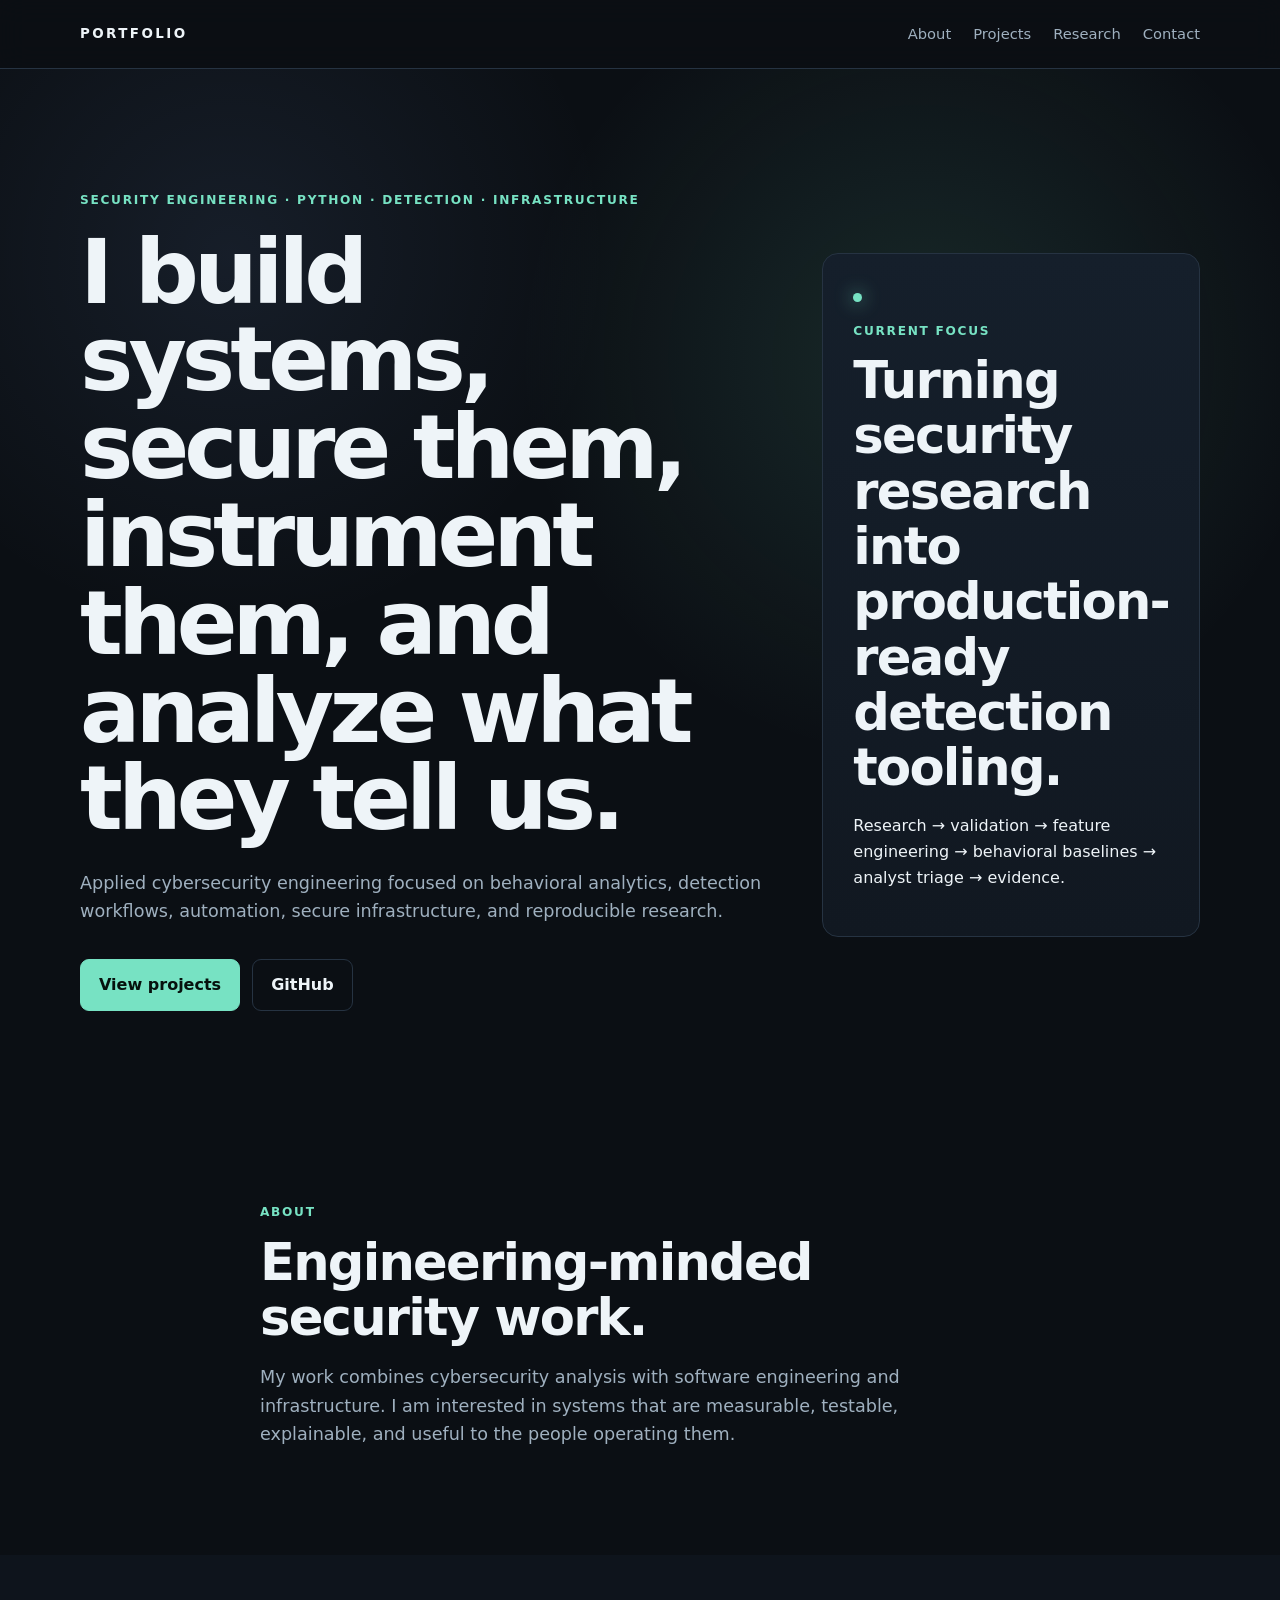
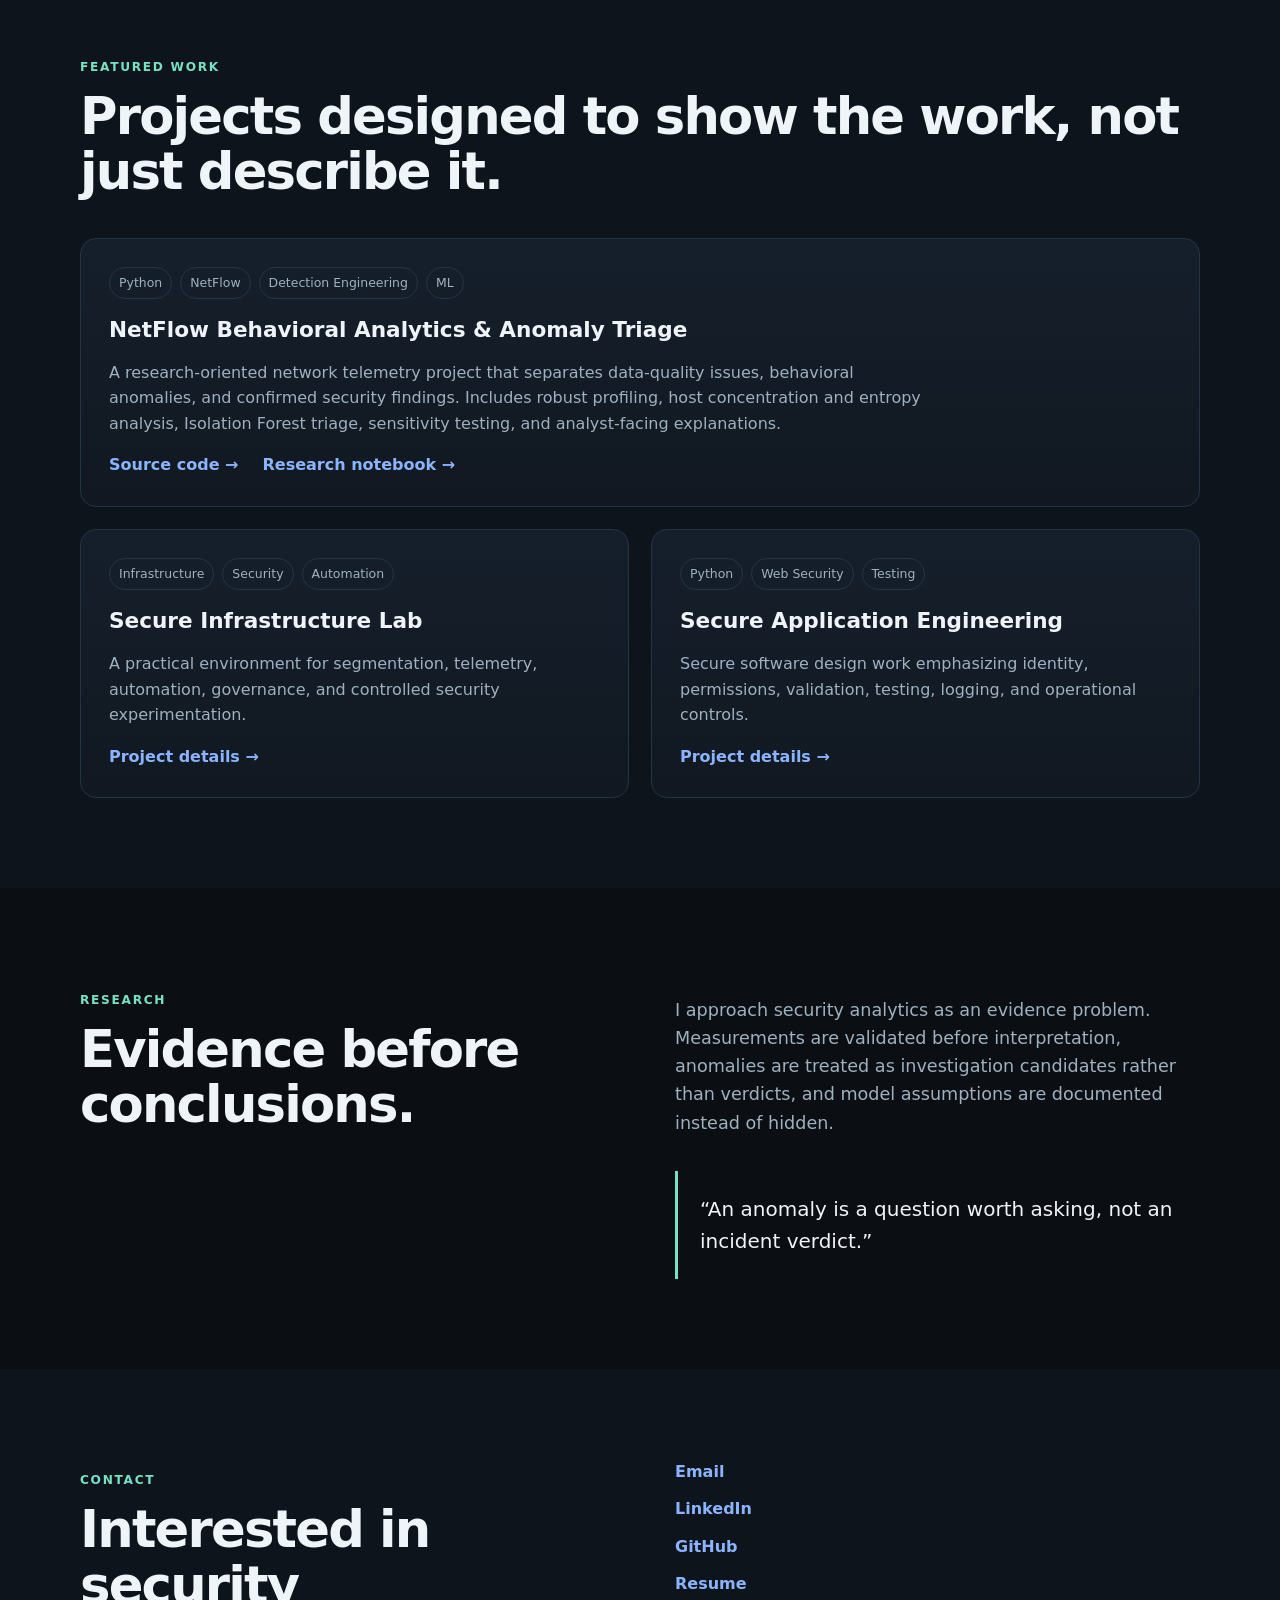
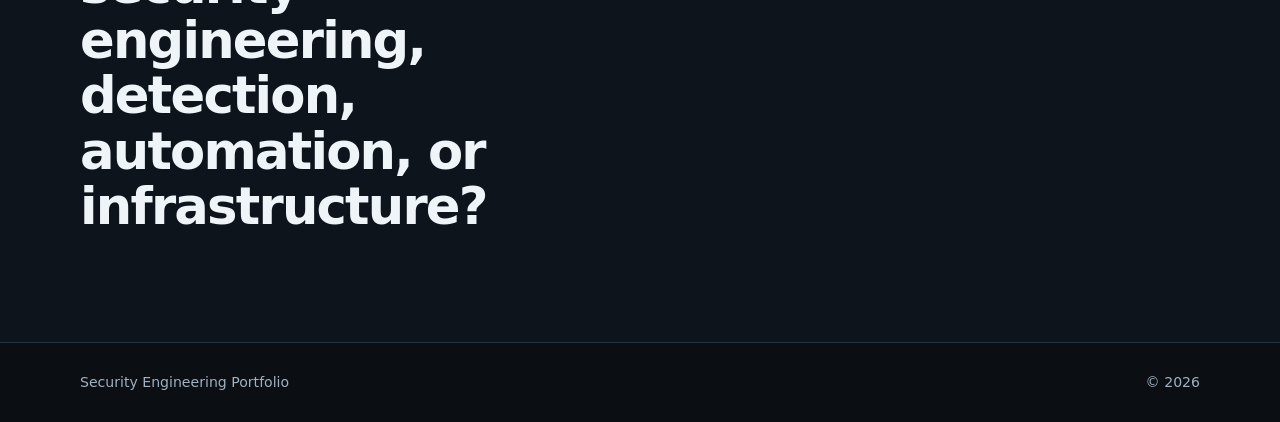
==== index.html @ d5fed236 "Add files via upload" ====
<!DOCTYPE html>
<html lang="en">
<head>
  <meta charset="UTF-8" />
  <meta name="viewport" content="width=device-width, initial-scale=1.0" />
  <meta name="description" content="Security engineering, Python, detection engineering, infrastructure, and applied cybersecurity research." />
  <title>Security Engineering Portfolio</title>
  <link rel="stylesheet" href="styles.css" />
</head>
<body>
  <header class="site-header">
    <div class="wrap nav-wrap">
      <a class="brand" href="#top">PORTFOLIO</a>
      <nav>
        <a href="#about">About</a>
        <a href="#projects">Projects</a>
        <a href="#research">Research</a>
        <a href="#contact">Contact</a>
      </nav>
    </div>
  </header>

  <main id="top">
    <section class="hero">
      <div class="wrap hero-grid">
        <div>
          <p class="eyebrow">SECURITY ENGINEERING · PYTHON · DETECTION · INFRASTRUCTURE</p>
          <h1>I build systems, secure them, instrument them, and analyze what they tell us.</h1>
          <p class="lead">
            Applied cybersecurity engineering focused on behavioral analytics,
            detection workflows, automation, secure infrastructure, and reproducible research.
          </p>
          <div class="actions">
            <a class="button primary" href="#projects">View projects</a>
            <a class="button secondary" href="YOUR_GITHUB_URL_HERE" target="_blank" rel="noopener">GitHub</a>
          </div>
        </div>

        <div class="hero-card">
          <span class="status-dot"></span>
          <p class="card-label">CURRENT FOCUS</p>
          <h2>Turning security research into production-ready detection tooling.</h2>
          <p>
            Research → validation → feature engineering → behavioral baselines →
            analyst triage → evidence.
          </p>
        </div>
      </div>
    </section>

    <section id="about" class="section">
      <div class="wrap narrow">
        <p class="section-kicker">ABOUT</p>
        <h2>Engineering-minded security work.</h2>
        <p class="body-copy">
          My work combines cybersecurity analysis with software engineering and infrastructure.
          I am interested in systems that are measurable, testable, explainable, and useful to
          the people operating them.
        </p>
      </div>
    </section>

    <section id="projects" class="section alt">
      <div class="wrap">
        <p class="section-kicker">FEATURED WORK</p>
        <h2>Projects designed to show the work, not just describe it.</h2>

        <div class="cards">
          <article class="project-card featured">
            <div class="tag-row">
              <span>Python</span>
              <span>NetFlow</span>
              <span>Detection Engineering</span>
              <span>ML</span>
            </div>
            <h3>NetFlow Behavioral Analytics & Anomaly Triage</h3>
            <p>
              A research-oriented network telemetry project that separates data-quality issues,
              behavioral anomalies, and confirmed security findings. Includes robust profiling,
              host concentration and entropy analysis, Isolation Forest triage, sensitivity testing,
              and analyst-facing explanations.
            </p>
            <div class="project-links">
              <a href="#">Source code →</a>
              <a href="#">Research notebook →</a>
            </div>
          </article>

          <article class="project-card">
            <div class="tag-row">
              <span>Infrastructure</span>
              <span>Security</span>
              <span>Automation</span>
            </div>
            <h3>Secure Infrastructure Lab</h3>
            <p>
              A practical environment for segmentation, telemetry, automation, governance,
              and controlled security experimentation.
            </p>
            <a href="#">Project details →</a>
          </article>

          <article class="project-card">
            <div class="tag-row">
              <span>Python</span>
              <span>Web Security</span>
              <span>Testing</span>
            </div>
            <h3>Secure Application Engineering</h3>
            <p>
              Secure software design work emphasizing identity, permissions, validation,
              testing, logging, and operational controls.
            </p>
            <a href="#">Project details →</a>
          </article>
        </div>
      </div>
    </section>

    <section id="research" class="section">
      <div class="wrap split">
        <div>
          <p class="section-kicker">RESEARCH</p>
          <h2>Evidence before conclusions.</h2>
        </div>
        <div>
          <p class="body-copy">
            I approach security analytics as an evidence problem. Measurements are validated
            before interpretation, anomalies are treated as investigation candidates rather
            than verdicts, and model assumptions are documented instead of hidden.
          </p>
          <blockquote>
            “An anomaly is a question worth asking, not an incident verdict.”
          </blockquote>
        </div>
      </div>
    </section>

    <section id="contact" class="section alt">
      <div class="wrap contact">
        <div>
          <p class="section-kicker">CONTACT</p>
          <h2>Interested in security engineering, detection, automation, or infrastructure?</h2>
        </div>
        <div class="contact-links">
          <a href="mailto:YOUR_EMAIL_HERE">Email</a>
          <a href="YOUR_LINKEDIN_URL_HERE" target="_blank" rel="noopener">LinkedIn</a>
          <a href="YOUR_GITHUB_URL_HERE" target="_blank" rel="noopener">GitHub</a>
          <a href="YOUR_RESUME_URL_HERE" target="_blank" rel="noopener">Resume</a>
        </div>
      </div>
    </section>
  </main>

  <footer>
    <div class="wrap footer-wrap">
      <span>Security Engineering Portfolio</span>
      <span>© <span id="year"></span></span>
    </div>
  </footer>

  <script src="script.js"></script>
</body>
</html>
---- styles.css ----
:root {
  --bg: #0b0f14;
  --panel: #111821;
  --panel-2: #151f2b;
  --text: #eef4f8;
  --muted: #9fb0bf;
  --line: #263342;
  --accent: #77e2c3;
  --accent-2: #8ab4ff;
  --max: 1120px;
}

* { box-sizing: border-box; }
html { scroll-behavior: smooth; }

body {
  margin: 0;
  font-family: Inter, ui-sans-serif, system-ui, -apple-system, BlinkMacSystemFont, "Segoe UI", sans-serif;
  background: var(--bg);
  color: var(--text);
  line-height: 1.6;
}

a { color: inherit; text-decoration: none; }
a:hover { color: var(--accent); }

.wrap {
  width: min(calc(100% - 40px), var(--max));
  margin: 0 auto;
}

.narrow { max-width: 760px; }

.site-header {
  position: sticky;
  top: 0;
  z-index: 10;
  backdrop-filter: blur(14px);
  background: rgba(11,15,20,.82);
  border-bottom: 1px solid var(--line);
}

.nav-wrap {
  min-height: 68px;
  display: flex;
  align-items: center;
  justify-content: space-between;
  gap: 24px;
}

.brand {
  font-size: .84rem;
  letter-spacing: .18em;
  font-weight: 800;
}

nav {
  display: flex;
  flex-wrap: wrap;
  gap: 22px;
  color: var(--muted);
  font-size: .92rem;
}

.hero {
  padding: 110px 0 90px;
  background:
    radial-gradient(circle at 72% 28%, rgba(119,226,195,.12), transparent 34%),
    radial-gradient(circle at 18% 18%, rgba(138,180,255,.09), transparent 28%);
}

.hero-grid {
  display: grid;
  grid-template-columns: 1.35fr .65fr;
  gap: 54px;
  align-items: center;
}

.eyebrow, .section-kicker, .card-label {
  letter-spacing: .14em;
  font-size: .76rem;
  font-weight: 800;
  color: var(--accent);
}

h1 {
  font-size: clamp(2.8rem, 7vw, 5.8rem);
  line-height: .98;
  letter-spacing: -.055em;
  margin: 18px 0 26px;
  max-width: 900px;
}

h2 {
  font-size: clamp(2rem, 4vw, 3.4rem);
  line-height: 1.08;
  letter-spacing: -.035em;
  margin: 8px 0 18px;
}

h3 {
  font-size: 1.35rem;
  line-height: 1.25;
  margin: 18px 0 12px;
}

.lead, .body-copy {
  color: var(--muted);
  font-size: 1.1rem;
  max-width: 720px;
}

.actions {
  display: flex;
  gap: 12px;
  flex-wrap: wrap;
  margin-top: 34px;
}

.button {
  display: inline-flex;
  padding: 12px 18px;
  border-radius: 9px;
  font-weight: 700;
  border: 1px solid var(--line);
}

.button.primary {
  background: var(--accent);
  color: #06110d;
  border-color: var(--accent);
}

.hero-card, .project-card {
  border: 1px solid var(--line);
  background: linear-gradient(180deg, var(--panel-2), var(--panel));
  border-radius: 16px;
}

.hero-card { padding: 30px; }

.status-dot {
  display: inline-block;
  width: 9px;
  height: 9px;
  border-radius: 999px;
  background: var(--accent);
  box-shadow: 0 0 18px rgba(119,226,195,.8);
}

.section { padding: 90px 0; }
.section.alt { background: #0e141c; }

.cards {
  margin-top: 38px;
  display: grid;
  grid-template-columns: repeat(2, minmax(0, 1fr));
  gap: 22px;
}

.project-card {
  padding: 28px;
  border: 1px solid var(--line);
  background: linear-gradient(180deg, var(--panel-2), var(--panel));
  border-radius: 16px;
}

.project-card.featured { grid-column: 1 / -1; }
.project-card p { color: var(--muted); max-width: 820px; }

.tag-row {
  display: flex;
  flex-wrap: wrap;
  gap: 8px;
}

.tag-row span {
  border: 1px solid var(--line);
  border-radius: 999px;
  padding: 5px 9px;
  color: var(--muted);
  font-size: .78rem;
}

.project-links {
  display: flex;
  flex-wrap: wrap;
  gap: 24px;
}

.project-card a, .contact-links a {
  color: var(--accent-2);
  font-weight: 700;
}

.split, .contact {
  display: grid;
  grid-template-columns: 1fr 1fr;
  gap: 70px;
}

blockquote {
  margin: 34px 0 0;
  padding: 22px 0 22px 22px;
  border-left: 3px solid var(--accent);
  color: var(--text);
  font-size: 1.25rem;
}

.contact-links {
  display: grid;
  gap: 12px;
  align-content: start;
}

footer {
  border-top: 1px solid var(--line);
  color: var(--muted);
  padding: 28px 0;
  font-size: .88rem;
}

.footer-wrap {
  display: flex;
  justify-content: space-between;
  gap: 20px;
}

@media (max-width: 780px) {
  .hero-grid, .split, .contact, .cards {
    grid-template-columns: 1fr;
  }

  .project-card.featured { grid-column: auto; }

  .hero { padding-top: 72px; }

  .nav-wrap {
    align-items: flex-start;
    flex-direction: column;
    padding: 16px 0;
  }

  nav { gap: 14px; }
  .footer-wrap { flex-direction: column; }
}
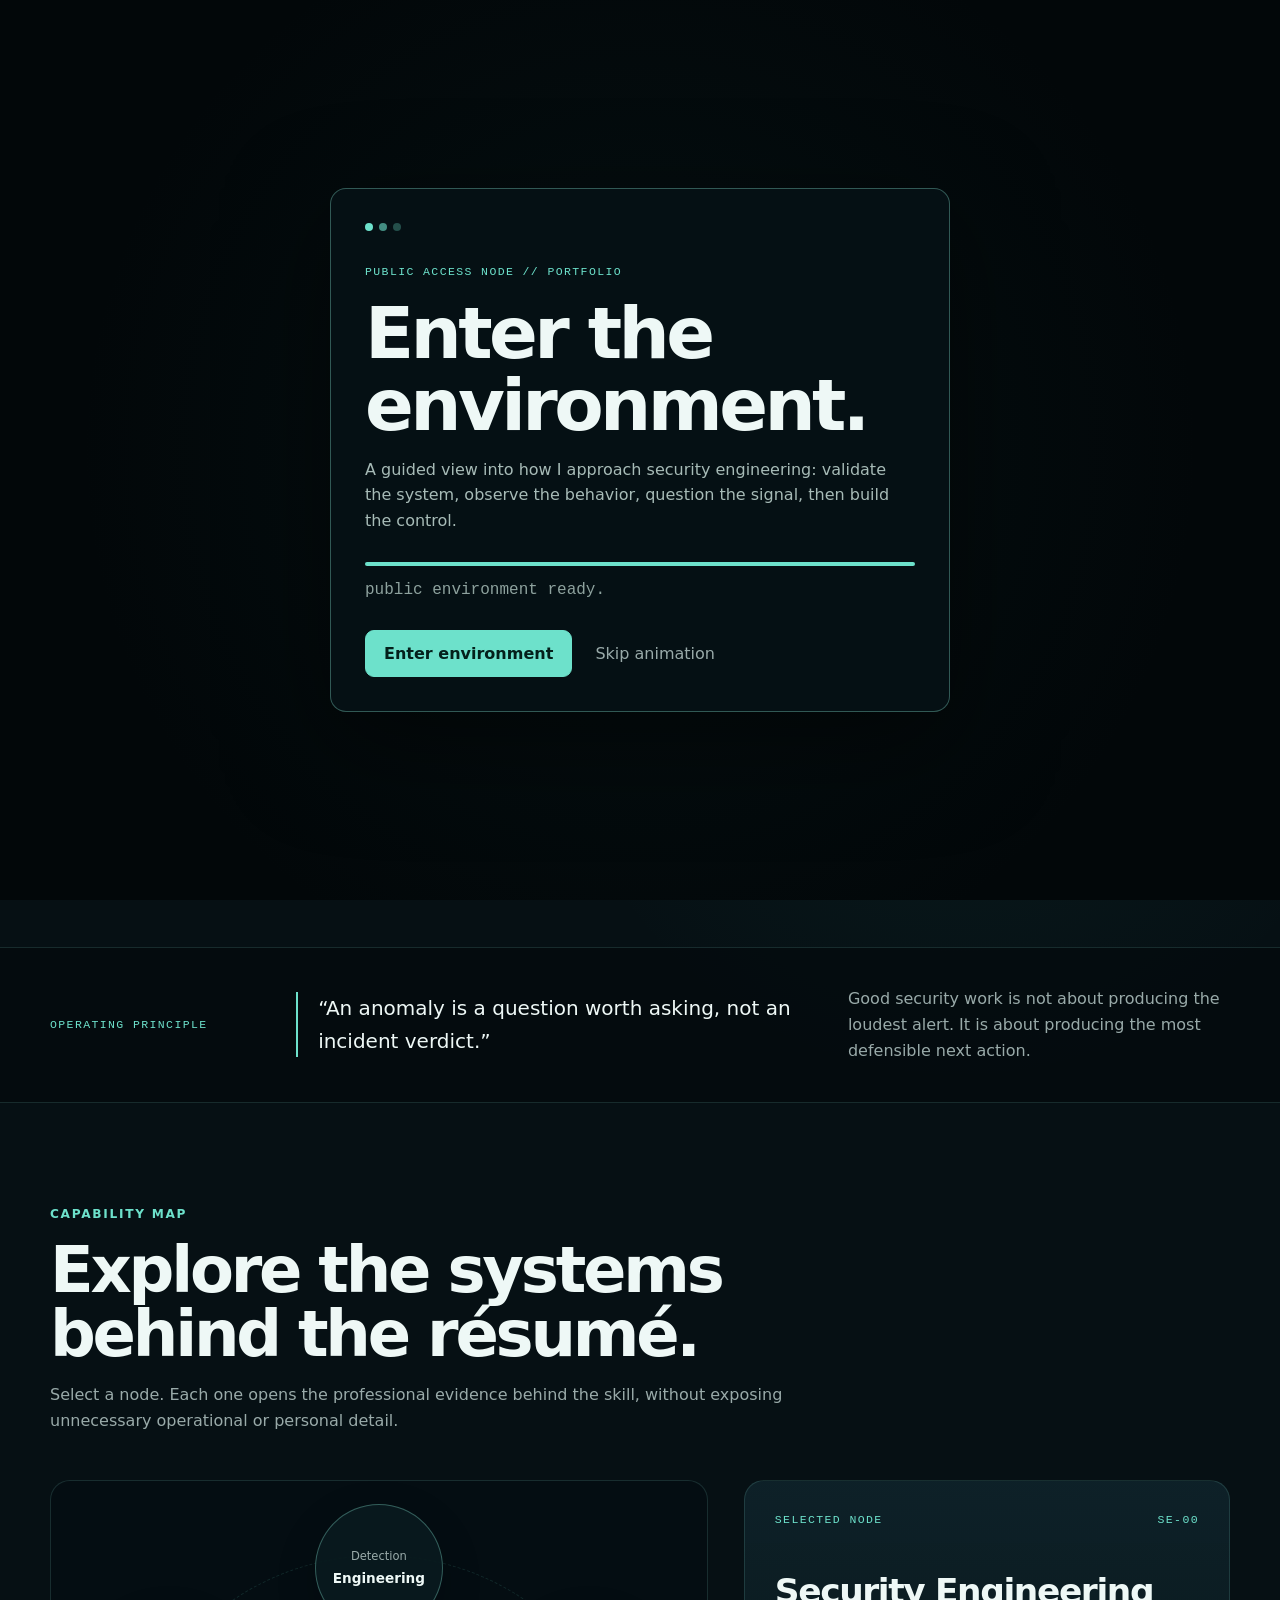
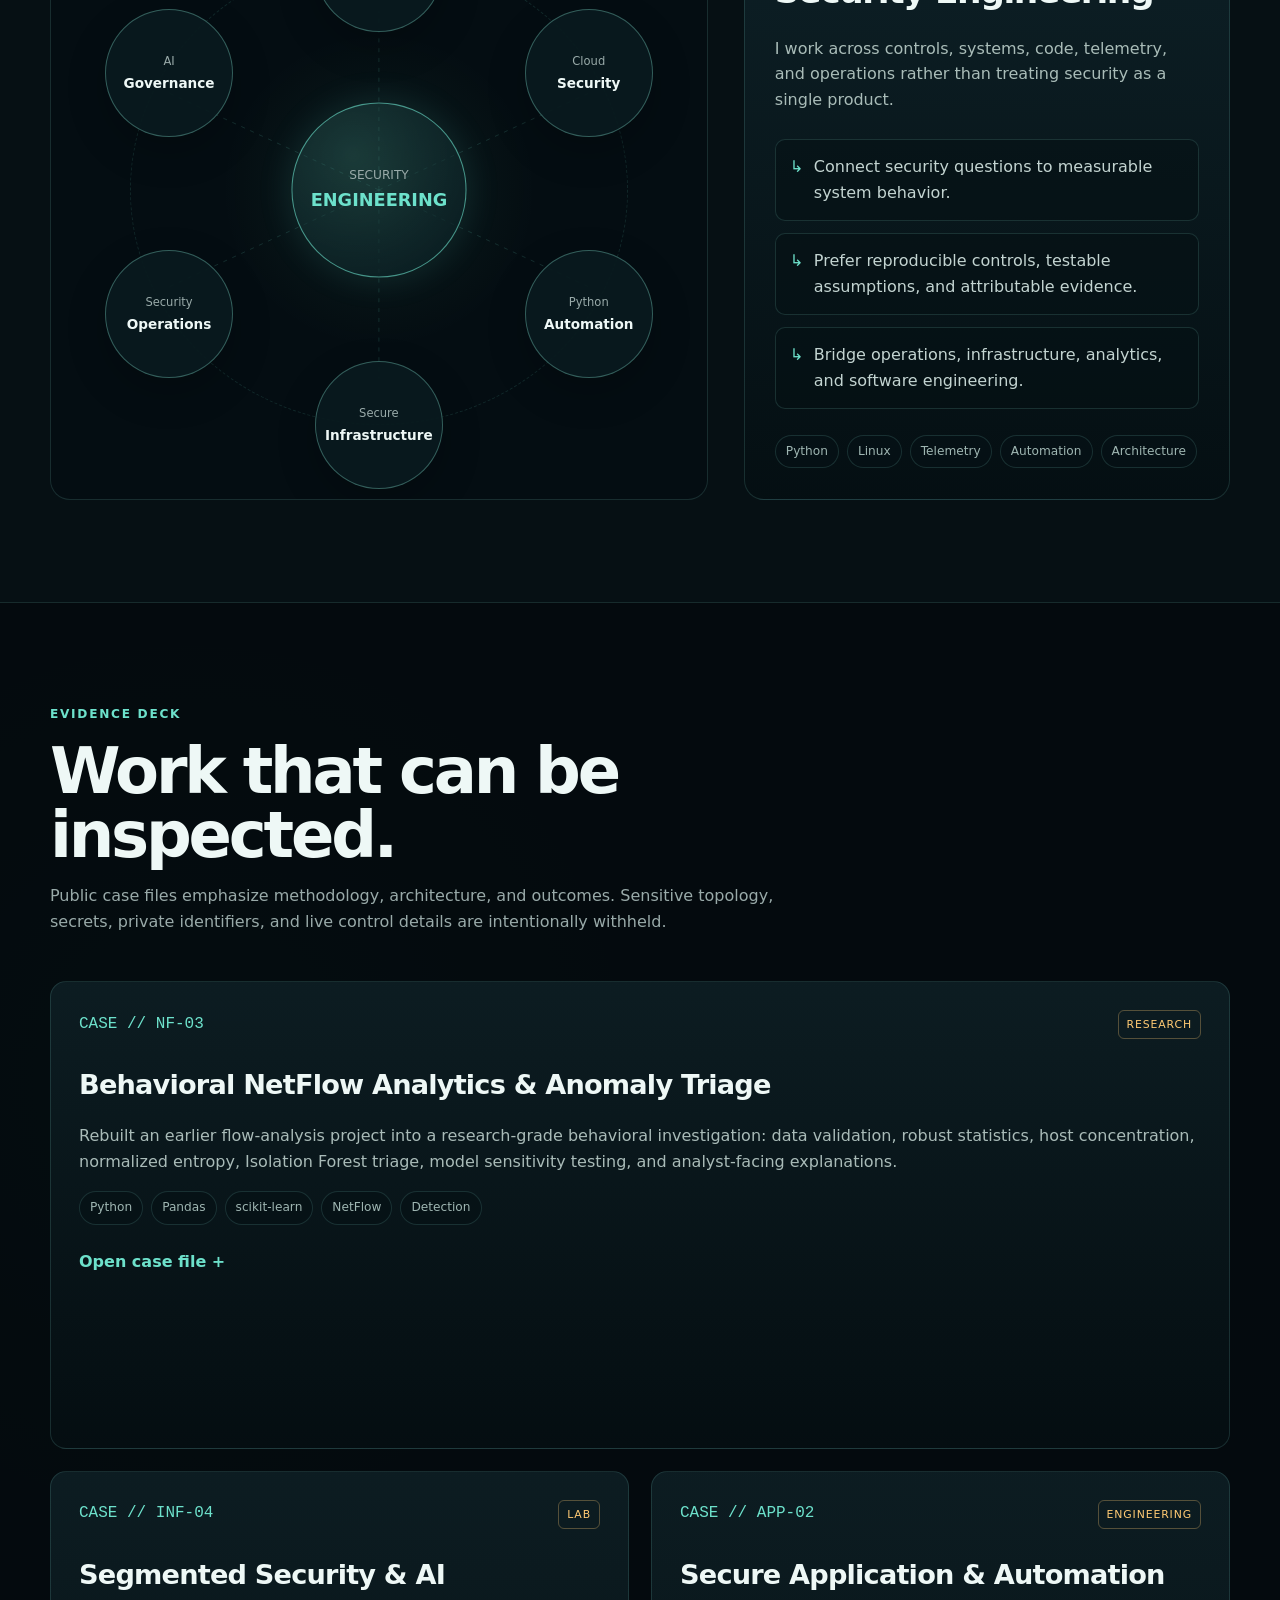
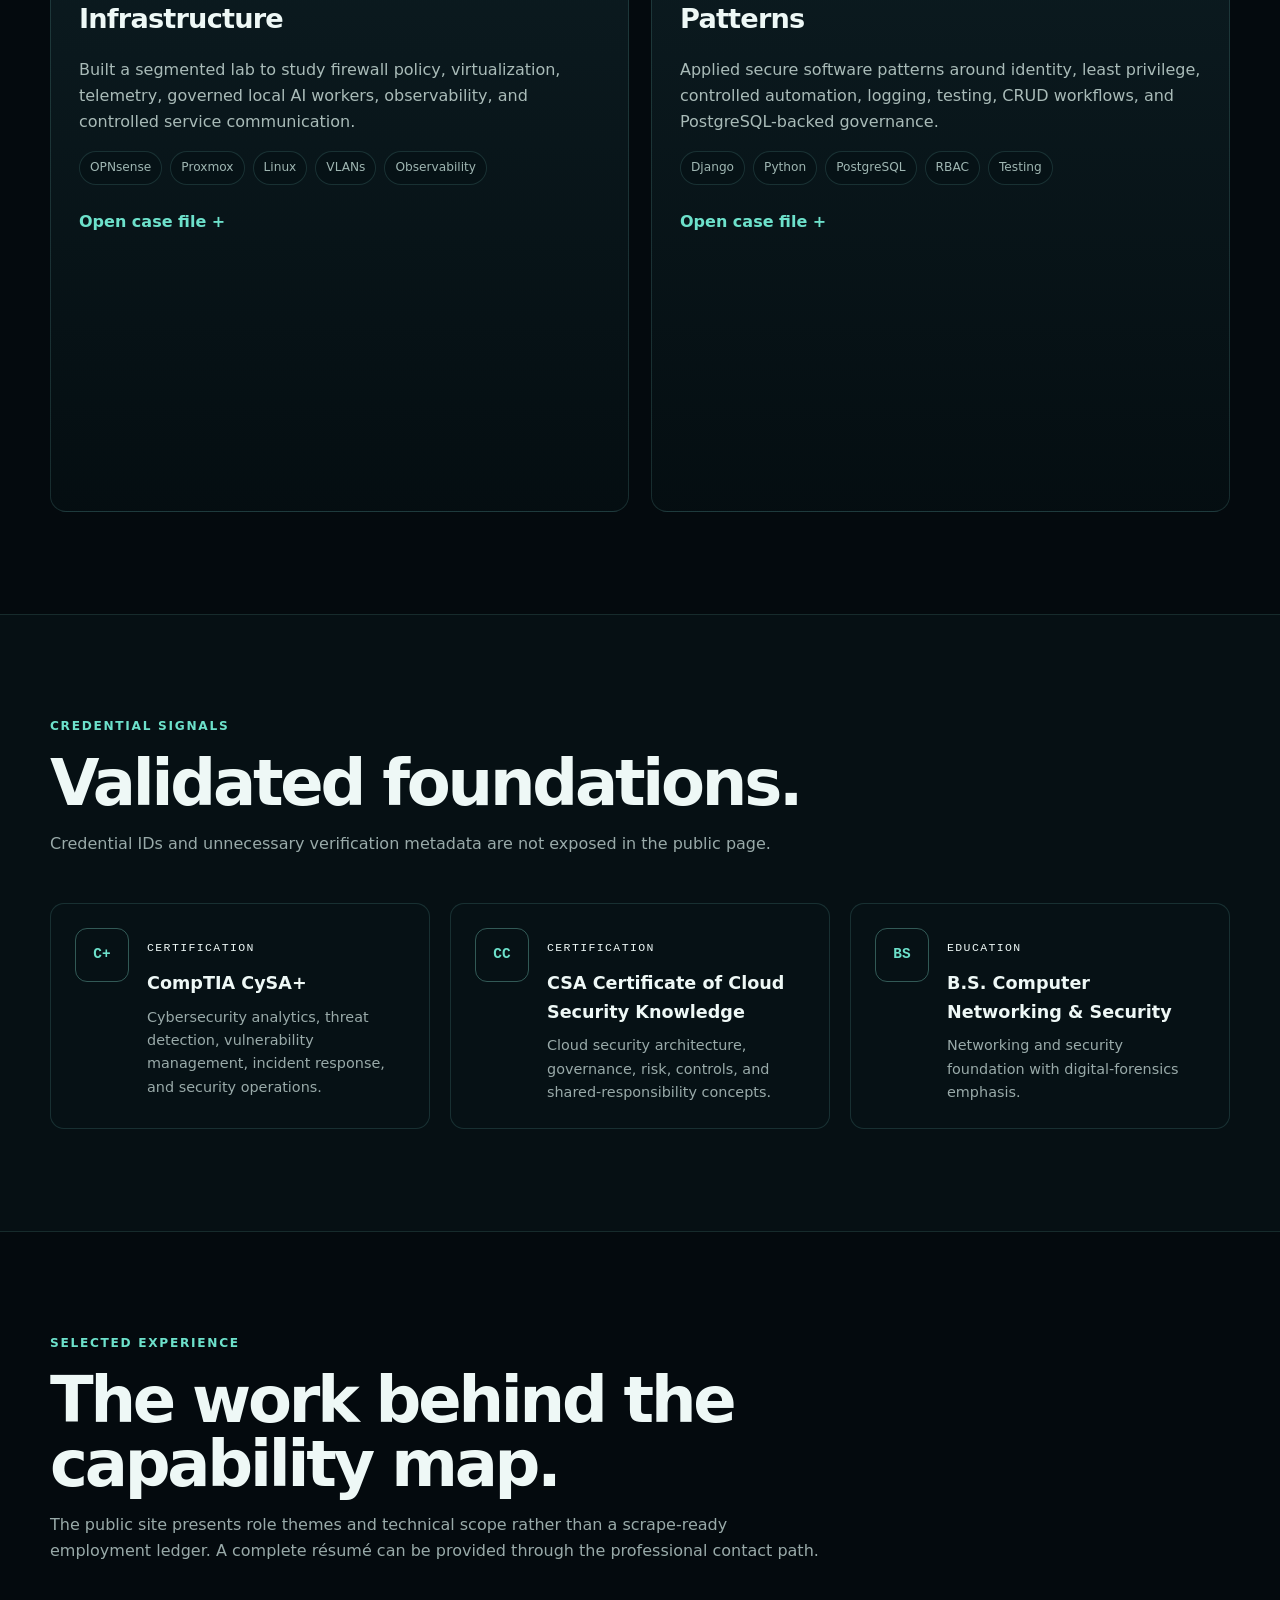
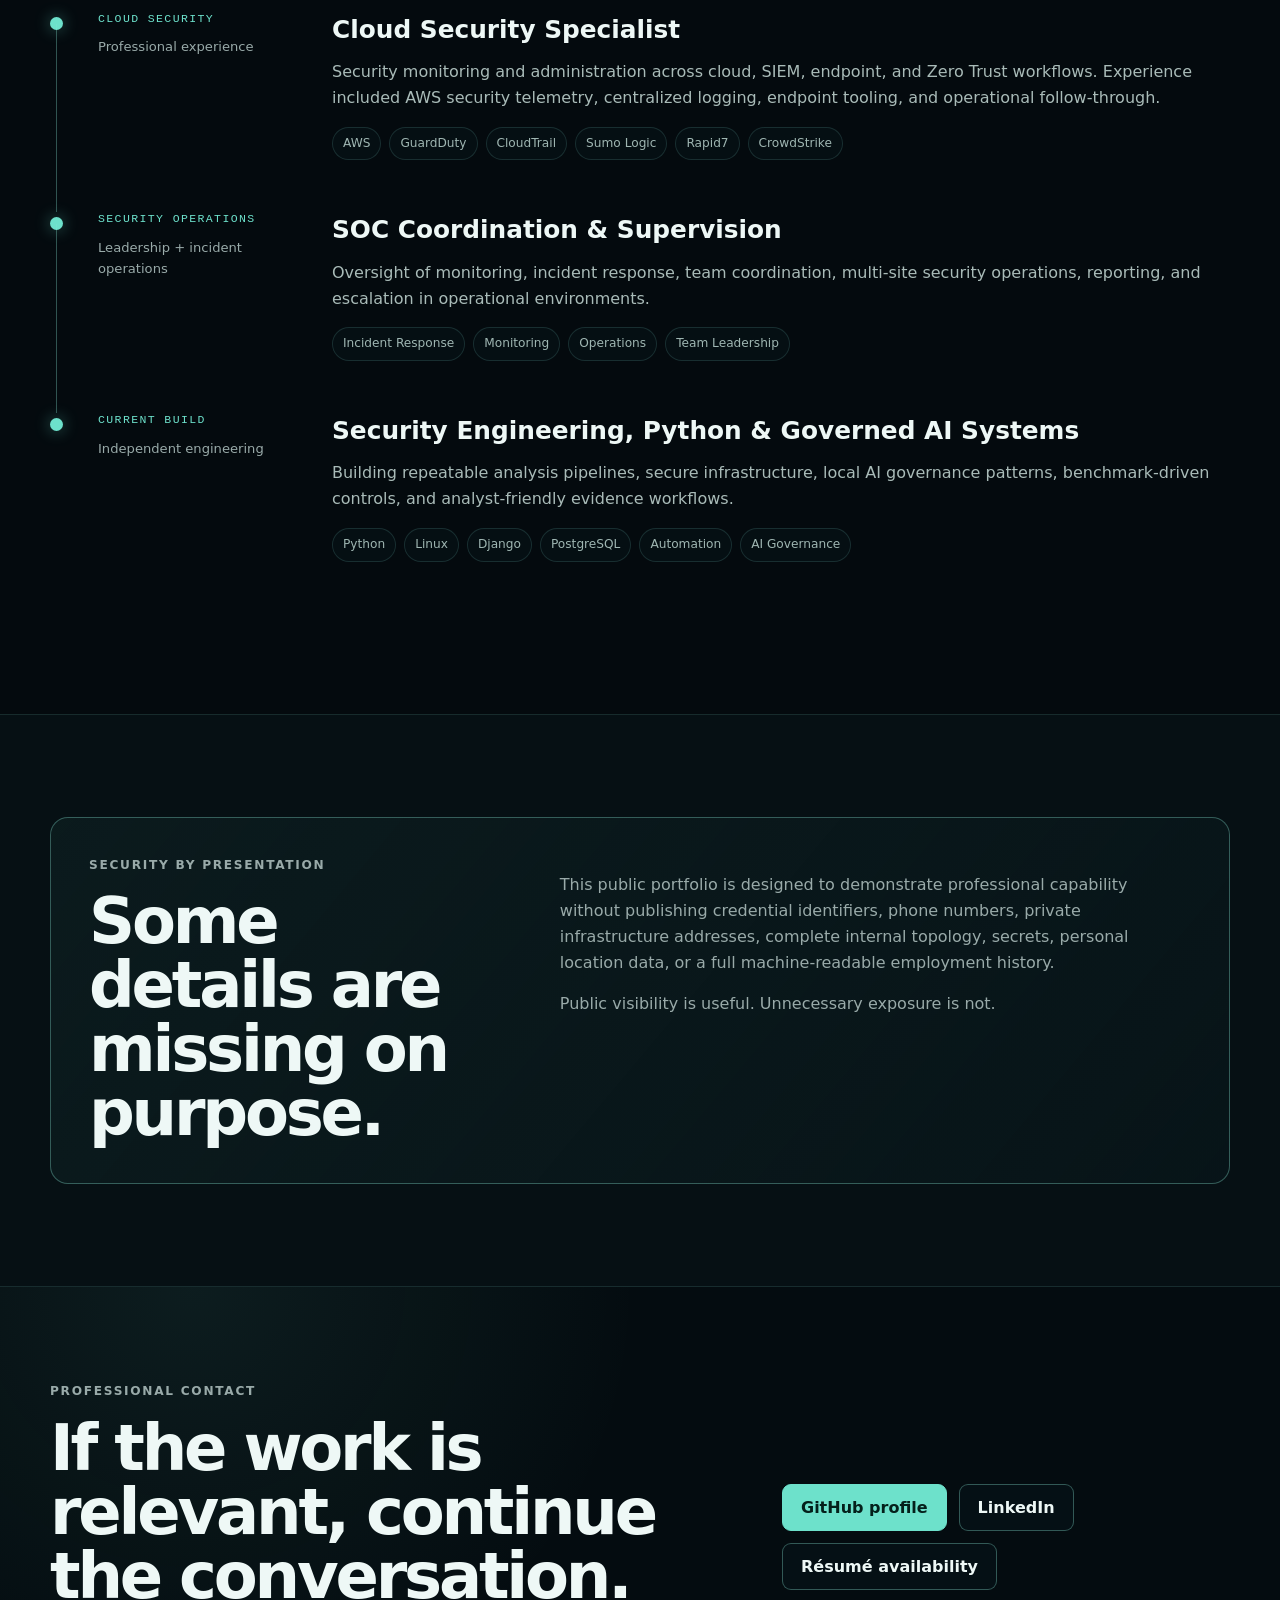
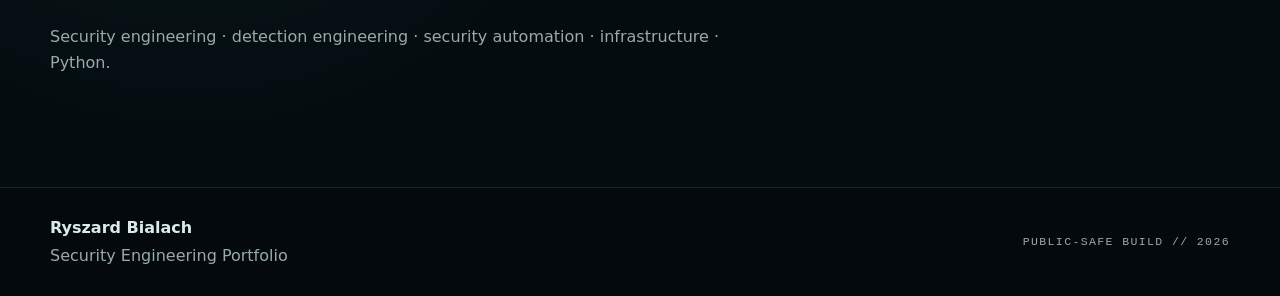
==== commit 39eca402: "Add files via upload" ====
--- a/index.html
+++ b/index.html
@@ -3,162 +3,478 @@
 <head>
   <meta charset="UTF-8" />
   <meta name="viewport" content="width=device-width, initial-scale=1.0" />
-  <meta name="description" content="Security engineering, Python, detection engineering, infrastructure, and applied cybersecurity research." />
-  <title>Security Engineering Portfolio</title>
+  <meta name="theme-color" content="#071014" />
+  <meta name="description" content="Ryszard Bialach — security engineering, Python, detection engineering, secure infrastructure, cloud security, and applied cybersecurity research." />
+  <meta name="robots" content="index,follow,max-image-preview:large" />
+  <meta property="og:title" content="Ryszard Bialach | Security Engineering" />
+  <meta property="og:description" content="A public-safe interactive portfolio exploring security engineering, detection, Python, cloud security, infrastructure, and applied research." />
+  <meta property="og:type" content="website" />
+  <meta property="og:url" content="https://ryszard-bialach2.com/" />
+  <title>Ryszard Bialach | Security Engineering</title>
   <link rel="stylesheet" href="styles.css" />
 </head>
 <body>
-  <header class="site-header">
-    <div class="wrap nav-wrap">
-      <a class="brand" href="#top">PORTFOLIO</a>
-      <nav>
-        <a href="#about">About</a>
-        <a href="#projects">Projects</a>
-        <a href="#research">Research</a>
-        <a href="#contact">Contact</a>
-      </nav>
+  <canvas id="network-bg" aria-hidden="true"></canvas>
+
+  <div id="boot" class="boot-screen" role="dialog" aria-modal="true" aria-labelledby="boot-title">
+    <div class="boot-panel">
+      <div class="boot-mark" aria-hidden="true">
+        <span></span><span></span><span></span>
+      </div>
+      <p class="mono micro">PUBLIC ACCESS NODE // PORTFOLIO</p>
+      <h1 id="boot-title">Enter the environment.</h1>
+      <p class="boot-copy">
+        A guided view into how I approach security engineering:
+        validate the system, observe the behavior, question the signal, then build the control.
+      </p>
+      <div class="boot-progress" aria-hidden="true">
+        <div id="boot-progress-bar"></div>
+      </div>
+      <div class="boot-status mono" id="boot-status">initializing public-safe profile…</div>
+      <button id="enter-btn" class="btn primary" type="button">Enter environment</button>
+      <button id="skip-btn" class="text-btn" type="button">Skip animation</button>
+    </div>
+  </div>
+
+  <header class="topbar">
+    <a class="identity" href="#top" aria-label="Ryszard Bialach home">
+      <span class="identity-dot"></span>
+      <span>RYSZARD BIALACH</span>
+    </a>
+
+    <nav aria-label="Primary navigation">
+      <a href="#mind">Mindmap</a>
+      <a href="#evidence">Evidence</a>
+      <a href="#credentials">Credentials</a>
+      <a href="#experience">Experience</a>
+      <a href="#contact">Connect</a>
+    </nav>
+
+    <div class="public-badge" title="Public-safe presentation: sensitive operational details are intentionally excluded.">
+      <span class="shield">◇</span>
+      PUBLIC VIEW
     </div>
   </header>
 
   <main id="top">
-    <section class="hero">
-      <div class="wrap hero-grid">
+    <section class="hero shell">
+      <div class="hero-copy reveal">
+        <p class="eyebrow">SECURITY ENGINEERING · DETECTION · PYTHON · INFRASTRUCTURE</p>
+        <h1>
+          Step inside a
+          <span class="gradient-word">security engineering mind.</span>
+        </h1>
+        <p class="lead">
+          I build systems, secure them, instrument them, and study what their behavior reveals.
+          My work sits where security operations, software engineering, infrastructure,
+          cloud telemetry, and applied research meet.
+        </p>
+
+        <div class="hero-actions">
+          <a class="btn primary" href="#mind">Explore capability map</a>
+          <a class="btn ghost" href="#evidence">See the evidence</a>
+        </div>
+
+        <div class="hero-signals" aria-label="Professional focus areas">
+          <span>Behavioral analytics</span>
+          <span>Security automation</span>
+          <span>Cloud security</span>
+          <span>Detection engineering</span>
+          <span>Secure AI infrastructure</span>
+        </div>
+      </div>
+
+      <aside class="system-card reveal delay-1" aria-label="Current focus">
+        <div class="card-head">
+          <span class="pulse"></span>
+          <span class="mono micro">CURRENT FOCUS // ACTIVE</span>
+        </div>
+        <h2>Research → production security tooling.</h2>
+        <p>
+          Converting security research into reproducible pipelines,
+          analyst-facing evidence, policy validation, and operational controls.
+        </p>
+
+        <div class="signal-grid">
+          <div>
+            <span class="metric-label">MODE</span>
+            <strong>BUILD + VALIDATE</strong>
+          </div>
+          <div>
+            <span class="metric-label">BIAS</span>
+            <strong>EVIDENCE FIRST</strong>
+          </div>
+          <div>
+            <span class="metric-label">OUTPUT</span>
+            <strong>DEFENSIBLE CONTROLS</strong>
+          </div>
+          <div>
+            <span class="metric-label">STATUS</span>
+            <strong>LEARNING</strong>
+          </div>
+        </div>
+      </aside>
+    </section>
+
+    <section class="principle-band">
+      <div class="shell principle-grid">
+        <div class="mono micro">OPERATING PRINCIPLE</div>
+        <blockquote>
+          “An anomaly is a question worth asking, not an incident verdict.”
+        </blockquote>
+        <p>
+          Good security work is not about producing the loudest alert.
+          It is about producing the most defensible next action.
+        </p>
+      </div>
+    </section>
+
+    <section id="mind" class="section shell">
+      <div class="section-heading reveal">
+        <p class="eyebrow">CAPABILITY MAP</p>
+        <h2>Explore the systems behind the résumé.</h2>
+        <p>
+          Select a node. Each one opens the professional evidence behind the skill,
+          without exposing unnecessary operational or personal detail.
+        </p>
+      </div>
+
+      <div class="mind-layout">
+        <div class="mindmap reveal" id="mindmap">
+          <svg class="mind-lines" viewBox="0 0 800 620" aria-hidden="true">
+            <line x1="400" y1="310" x2="400" y2="92"></line>
+            <line x1="400" y1="310" x2="660" y2="190"></line>
+            <line x1="400" y1="310" x2="660" y2="430"></line>
+            <line x1="400" y1="310" x2="400" y2="540"></line>
+            <line x1="400" y1="310" x2="140" y2="430"></line>
+            <line x1="400" y1="310" x2="140" y2="190"></line>
+          </svg>
+
+          <button class="mind-node core" data-capability="core" style="--x:50%; --y:50%;">
+            <span>SECURITY</span>
+            <strong>ENGINEERING</strong>
+          </button>
+
+          <button class="mind-node" data-capability="detection" style="--x:50%; --y:14%;">
+            <span>Detection</span>
+            <strong>Engineering</strong>
+          </button>
+
+          <button class="mind-node" data-capability="cloud" style="--x:82%; --y:31%;">
+            <span>Cloud</span>
+            <strong>Security</strong>
+          </button>
+
+          <button class="mind-node" data-capability="python" style="--x:82%; --y:70%;">
+            <span>Python</span>
+            <strong>Automation</strong>
+          </button>
+
+          <button class="mind-node" data-capability="infrastructure" style="--x:50%; --y:88%;">
+            <span>Secure</span>
+            <strong>Infrastructure</strong>
+          </button>
+
+          <button class="mind-node" data-capability="soc" style="--x:18%; --y:70%;">
+            <span>Security</span>
+            <strong>Operations</strong>
+          </button>
+
+          <button class="mind-node" data-capability="ai" style="--x:18%; --y:31%;">
+            <span>AI</span>
+            <strong>Governance</strong>
+          </button>
+        </div>
+
+        <aside class="evidence-panel reveal delay-1" id="capability-panel" aria-live="polite">
+          <div class="panel-topline">
+            <span class="mono micro">SELECTED NODE</span>
+            <span id="panel-code" class="mono micro">SE-00</span>
+          </div>
+          <h3 id="panel-title">Security Engineering</h3>
+          <p id="panel-summary">
+            I work across controls, systems, code, telemetry, and operations rather than treating
+            security as a single tool or product.
+          </p>
+          <div id="panel-proof" class="proof-list"></div>
+          <div id="panel-tools" class="chip-row"></div>
+        </aside>
+      </div>
+    </section>
+
+    <section id="evidence" class="section section-dark">
+      <div class="shell">
+        <div class="section-heading reveal">
+          <p class="eyebrow">EVIDENCE DECK</p>
+          <h2>Work that can be inspected.</h2>
+          <p>
+            Public case files emphasize methodology, architecture, and outcomes.
+            Sensitive topology, secrets, private identifiers, and live control details are intentionally withheld.
+          </p>
+        </div>
+
+        <div class="case-grid">
+          <article class="case-card reveal">
+            <div class="case-meta">
+              <span class="case-id mono">CASE // NF-03</span>
+              <span class="case-state">RESEARCH</span>
+            </div>
+            <h3>Behavioral NetFlow Analytics & Anomaly Triage</h3>
+            <p>
+              Rebuilt an earlier flow-analysis project into a research-grade behavioral investigation:
+              data validation, robust statistics, host concentration, normalized entropy,
+              Isolation Forest triage, model sensitivity testing, and analyst-facing explanations.
+            </p>
+            <div class="chip-row">
+              <span>Python</span><span>Pandas</span><span>scikit-learn</span><span>NetFlow</span><span>Detection</span>
+            </div>
+            <button class="case-toggle" type="button" aria-expanded="false">
+              Open case file
+            </button>
+            <div class="case-details">
+              <div class="detail-row">
+                <span>QUESTION</span>
+                <p>How do we separate malformed telemetry, unusual behavior, and evidence of actual security risk?</p>
+              </div>
+              <div class="detail-row">
+                <span>METHOD</span>
+                <p>Schema validation → feature engineering → baseline characterization → anomaly ranking → sensitivity analysis.</p>
+              </div>
+              <div class="detail-row">
+                <span>LESSON</span>
+                <p>An impossible port is first a data-quality problem; an anomaly is first an investigation candidate.</p>
+              </div>
+            </div>
+          </article>
+
+          <article class="case-card reveal delay-1">
+            <div class="case-meta">
+              <span class="case-id mono">CASE // INF-04</span>
+              <span class="case-state">LAB</span>
+            </div>
+            <h3>Segmented Security & AI Infrastructure</h3>
+            <p>
+              Built a segmented lab to study firewall policy, virtualization, telemetry,
+              governed local AI workers, observability, and controlled service communication.
+            </p>
+            <div class="chip-row">
+              <span>OPNsense</span><span>Proxmox</span><span>Linux</span><span>VLANs</span><span>Observability</span>
+            </div>
+            <button class="case-toggle" type="button" aria-expanded="false">
+              Open case file
+            </button>
+            <div class="case-details">
+              <div class="detail-row">
+                <span>DESIGN</span>
+                <p>Network segmentation separates management, workstations, servers, and governed AI workloads.</p>
+              </div>
+              <div class="detail-row">
+                <span>CONTROL</span>
+                <p>AI workers operate without direct public Internet access; approved paths are benchmarked and validated.</p>
+              </div>
+              <div class="detail-row">
+                <span>PUBLIC VIEW</span>
+                <p>Architecture is intentionally sanitized; operational addresses and control-plane details are not published.</p>
+              </div>
+            </div>
+          </article>
+
+          <article class="case-card reveal">
+            <div class="case-meta">
+              <span class="case-id mono">CASE // APP-02</span>
+              <span class="case-state">ENGINEERING</span>
+            </div>
+            <h3>Secure Application & Automation Patterns</h3>
+            <p>
+              Applied secure software patterns around identity, least privilege,
+              controlled automation, logging, testing, CRUD workflows, and PostgreSQL-backed governance.
+            </p>
+            <div class="chip-row">
+              <span>Django</span><span>Python</span><span>PostgreSQL</span><span>RBAC</span><span>Testing</span>
+            </div>
+            <button class="case-toggle" type="button" aria-expanded="false">
+              Open case file
+            </button>
+            <div class="case-details">
+              <div class="detail-row">
+                <span>FOCUS</span>
+                <p>Separate human, service, manager, and worker identities with attributable actions and explicit permissions.</p>
+              </div>
+              <div class="detail-row">
+                <span>METHOD</span>
+                <p>Desired-state architecture plus as-built reconciliation, deterministic tests, evidence capture, and review.</p>
+              </div>
+            </div>
+          </article>
+        </div>
+      </div>
+    </section>
+
+    <section id="credentials" class="section shell">
+      <div class="section-heading reveal">
+        <p class="eyebrow">CREDENTIAL SIGNALS</p>
+        <h2>Validated foundations.</h2>
+        <p>
+          Credential IDs and unnecessary verification metadata are not exposed in the public page.
+        </p>
+      </div>
+
+      <div class="credential-grid">
+        <article class="credential reveal">
+          <div class="credential-icon">C+</div>
+          <div>
+            <p class="mono micro">CERTIFICATION</p>
+            <h3>CompTIA CySA+</h3>
+            <p>Cybersecurity analytics, threat detection, vulnerability management, incident response, and security operations.</p>
+          </div>
+        </article>
+
+        <article class="credential reveal delay-1">
+          <div class="credential-icon">CC</div>
+          <div>
+            <p class="mono micro">CERTIFICATION</p>
+            <h3>CSA Certificate of Cloud Security Knowledge</h3>
+            <p>Cloud security architecture, governance, risk, controls, and shared-responsibility concepts.</p>
+          </div>
+        </article>
+
+        <article class="credential reveal">
+          <div class="credential-icon">BS</div>
+          <div>
+            <p class="mono micro">EDUCATION</p>
+            <h3>B.S. Computer Networking & Security</h3>
+            <p>Networking and security foundation with digital-forensics emphasis.</p>
+          </div>
+        </article>
+      </div>
+    </section>
+
+    <section id="experience" class="section section-dark">
+      <div class="shell">
+        <div class="section-heading reveal">
+          <p class="eyebrow">SELECTED EXPERIENCE</p>
+          <h2>The work behind the capability map.</h2>
+          <p>
+            The public site presents role themes and technical scope rather than a scrape-ready employment ledger.
+            A complete résumé can be provided through the professional contact path.
+          </p>
+        </div>
+
+        <div class="timeline">
+          <article class="timeline-item reveal">
+            <div class="timeline-marker"></div>
+            <div class="timeline-side">
+              <span class="mono micro">CLOUD SECURITY</span>
+              <span>Professional experience</span>
+            </div>
+            <div class="timeline-body">
+              <h3>Cloud Security Specialist</h3>
+              <p>
+                Security monitoring and administration across cloud, SIEM, endpoint, and Zero Trust workflows.
+                Experience included AWS security telemetry, centralized logging, endpoint tooling, and operational follow-through.
+              </p>
+              <div class="chip-row">
+                <span>AWS</span><span>GuardDuty</span><span>CloudTrail</span><span>Sumo Logic</span><span>Rapid7</span><span>CrowdStrike</span>
+              </div>
+            </div>
+          </article>
+
+          <article class="timeline-item reveal delay-1">
+            <div class="timeline-marker"></div>
+            <div class="timeline-side">
+              <span class="mono micro">SECURITY OPERATIONS</span>
+              <span>Leadership + incident operations</span>
+            </div>
+            <div class="timeline-body">
+              <h3>SOC Coordination & Supervision</h3>
+              <p>
+                Oversight of monitoring, incident response, team coordination, multi-site security operations,
+                reporting, and escalation in operational environments.
+              </p>
+              <div class="chip-row">
+                <span>Incident Response</span><span>Monitoring</span><span>Operations</span><span>Team Leadership</span>
+              </div>
+            </div>
+          </article>
+
+          <article class="timeline-item reveal">
+            <div class="timeline-marker"></div>
+            <div class="timeline-side">
+              <span class="mono micro">CURRENT BUILD</span>
+              <span>Independent engineering</span>
+            </div>
+            <div class="timeline-body">
+              <h3>Security Engineering, Python & Governed AI Systems</h3>
+              <p>
+                Building repeatable analysis pipelines, secure infrastructure, local AI governance patterns,
+                benchmark-driven controls, and analyst-friendly evidence workflows.
+              </p>
+              <div class="chip-row">
+                <span>Python</span><span>Linux</span><span>Django</span><span>PostgreSQL</span><span>Automation</span><span>AI Governance</span>
+              </div>
+            </div>
+          </article>
+        </div>
+      </div>
+    </section>
+
+    <section class="section shell">
+      <div class="boundary-card reveal">
         <div>
-          <p class="eyebrow">SECURITY ENGINEERING · PYTHON · DETECTION · INFRASTRUCTURE</p>
-          <h1>I build systems, secure them, instrument them, and analyze what they tell us.</h1>
-          <p class="lead">
-            Applied cybersecurity engineering focused on behavioral analytics,
-            detection workflows, automation, secure infrastructure, and reproducible research.
-          </p>
-          <div class="actions">
-            <a class="button primary" href="#projects">View projects</a>
-            <a class="button secondary" href="YOUR_GITHUB_URL_HERE" target="_blank" rel="noopener">GitHub</a>
-          </div>
-        </div>
-
-        <div class="hero-card">
-          <span class="status-dot"></span>
-          <p class="card-label">CURRENT FOCUS</p>
-          <h2>Turning security research into production-ready detection tooling.</h2>
+          <p class="eyebrow">SECURITY BY PRESENTATION</p>
+          <h2>Some details are missing on purpose.</h2>
+        </div>
+        <div>
           <p>
-            Research → validation → feature engineering → behavioral baselines →
-            analyst triage → evidence.
-          </p>
-        </div>
-      </div>
-    </section>
-
-    <section id="about" class="section">
-      <div class="wrap narrow">
-        <p class="section-kicker">ABOUT</p>
-        <h2>Engineering-minded security work.</h2>
-        <p class="body-copy">
-          My work combines cybersecurity analysis with software engineering and infrastructure.
-          I am interested in systems that are measurable, testable, explainable, and useful to
-          the people operating them.
-        </p>
-      </div>
-    </section>
-
-    <section id="projects" class="section alt">
-      <div class="wrap">
-        <p class="section-kicker">FEATURED WORK</p>
-        <h2>Projects designed to show the work, not just describe it.</h2>
-
-        <div class="cards">
-          <article class="project-card featured">
-            <div class="tag-row">
-              <span>Python</span>
-              <span>NetFlow</span>
-              <span>Detection Engineering</span>
-              <span>ML</span>
-            </div>
-            <h3>NetFlow Behavioral Analytics & Anomaly Triage</h3>
-            <p>
-              A research-oriented network telemetry project that separates data-quality issues,
-              behavioral anomalies, and confirmed security findings. Includes robust profiling,
-              host concentration and entropy analysis, Isolation Forest triage, sensitivity testing,
-              and analyst-facing explanations.
-            </p>
-            <div class="project-links">
-              <a href="#">Source code →</a>
-              <a href="#">Research notebook →</a>
-            </div>
-          </article>
-
-          <article class="project-card">
-            <div class="tag-row">
-              <span>Infrastructure</span>
-              <span>Security</span>
-              <span>Automation</span>
-            </div>
-            <h3>Secure Infrastructure Lab</h3>
-            <p>
-              A practical environment for segmentation, telemetry, automation, governance,
-              and controlled security experimentation.
-            </p>
-            <a href="#">Project details →</a>
-          </article>
-
-          <article class="project-card">
-            <div class="tag-row">
-              <span>Python</span>
-              <span>Web Security</span>
-              <span>Testing</span>
-            </div>
-            <h3>Secure Application Engineering</h3>
-            <p>
-              Secure software design work emphasizing identity, permissions, validation,
-              testing, logging, and operational controls.
-            </p>
-            <a href="#">Project details →</a>
-          </article>
-        </div>
-      </div>
-    </section>
-
-    <section id="research" class="section">
-      <div class="wrap split">
+            This public portfolio is designed to demonstrate professional capability without publishing
+            credential identifiers, phone numbers, private infrastructure addresses, complete internal topology,
+            secrets, personal location data, or a full machine-readable employment history.
+          </p>
+          <p class="muted">
+            Public visibility is useful. Unnecessary exposure is not.
+          </p>
+        </div>
+      </div>
+    </section>
+
+    <section id="contact" class="contact-section">
+      <div class="shell contact-grid reveal">
         <div>
-          <p class="section-kicker">RESEARCH</p>
-          <h2>Evidence before conclusions.</h2>
-        </div>
-        <div>
-          <p class="body-copy">
-            I approach security analytics as an evidence problem. Measurements are validated
-            before interpretation, anomalies are treated as investigation candidates rather
-            than verdicts, and model assumptions are documented instead of hidden.
-          </p>
-          <blockquote>
-            “An anomaly is a question worth asking, not an incident verdict.”
-          </blockquote>
-        </div>
-      </div>
-    </section>
-
-    <section id="contact" class="section alt">
-      <div class="wrap contact">
-        <div>
-          <p class="section-kicker">CONTACT</p>
-          <h2>Interested in security engineering, detection, automation, or infrastructure?</h2>
-        </div>
-        <div class="contact-links">
-          <a href="mailto:YOUR_EMAIL_HERE">Email</a>
-          <a href="YOUR_LINKEDIN_URL_HERE" target="_blank" rel="noopener">LinkedIn</a>
-          <a href="YOUR_GITHUB_URL_HERE" target="_blank" rel="noopener">GitHub</a>
-          <a href="YOUR_RESUME_URL_HERE" target="_blank" rel="noopener">Resume</a>
+          <p class="eyebrow">PROFESSIONAL CONTACT</p>
+          <h2>If the work is relevant, continue the conversation.</h2>
+          <p>
+            Security engineering · detection engineering · security automation · infrastructure · Python.
+          </p>
+        </div>
+
+        <div class="contact-actions">
+          <a class="btn primary" href="https://github.com/rbcommoncents" target="_blank" rel="noopener noreferrer">
+            GitHub profile
+          </a>
+          <a id="linkedin-link" class="btn ghost" href="#" target="_blank" rel="noopener noreferrer" hidden>
+            LinkedIn
+          </a>
+          <button id="resume-request" class="btn ghost" type="button">Résumé availability</button>
+          <p id="resume-note" class="resume-note" hidden>
+            A detailed résumé is intentionally not embedded in this public page. Use the configured professional contact channel to request it.
+          </p>
         </div>
       </div>
     </section>
   </main>
 
   <footer>
-    <div class="wrap footer-wrap">
-      <span>Security Engineering Portfolio</span>
-      <span>© <span id="year"></span></span>
+    <div class="shell footer-grid">
+      <div>
+        <strong>Ryszard Bialach</strong>
+        <span>Security Engineering Portfolio</span>
+      </div>
+      <div class="mono micro">
+        PUBLIC-SAFE BUILD // <span id="year"></span>
+      </div>
     </div>
   </footer>
 
-  <script src="script.js"></script>
+  <script src="app.js"></script>
 </body>
 </html>
--- a/styles.css
+++ b/styles.css
@@ -1,247 +1,953 @@
 
 :root {
-  --bg: #0b0f14;
-  --panel: #111821;
-  --panel-2: #151f2b;
-  --text: #eef4f8;
-  --muted: #9fb0bf;
-  --line: #263342;
-  --accent: #77e2c3;
-  --accent-2: #8ab4ff;
-  --max: 1120px;
+  --bg: #061014;
+  --bg-deep: #03090c;
+  --panel: rgba(12, 27, 33, 0.84);
+  --panel-solid: #0d1c22;
+  --panel-2: #10252c;
+  --line: rgba(136, 227, 211, 0.15);
+  --line-strong: rgba(136, 227, 211, 0.34);
+  --text: #eef8f6;
+  --muted: #99aaa9;
+  --teal: #6de1cb;
+  --cyan: #73cfff;
+  --amber: #ffca73;
+  --danger: #ff8f8f;
+  --max: 1180px;
+  --shadow: 0 28px 80px rgba(0,0,0,.33);
 }
 
 * { box-sizing: border-box; }
-html { scroll-behavior: smooth; }
+
+html {
+  scroll-behavior: smooth;
+  background: var(--bg-deep);
+}
 
 body {
   margin: 0;
+  color: var(--text);
+  background:
+    radial-gradient(circle at 75% 10%, rgba(47, 158, 140, .08), transparent 26rem),
+    radial-gradient(circle at 15% 40%, rgba(48, 120, 170, .06), transparent 28rem),
+    var(--bg);
   font-family: Inter, ui-sans-serif, system-ui, -apple-system, BlinkMacSystemFont, "Segoe UI", sans-serif;
-  background: var(--bg);
-  color: var(--text);
-  line-height: 1.6;
-}
-
+  line-height: 1.62;
+  overflow-x: hidden;
+}
+
+button, a { font: inherit; }
 a { color: inherit; text-decoration: none; }
-a:hover { color: var(--accent); }
-
-.wrap {
-  width: min(calc(100% - 40px), var(--max));
+button { color: inherit; }
+
+#network-bg {
+  position: fixed;
+  inset: 0;
+  width: 100%;
+  height: 100%;
+  z-index: -2;
+  opacity: .34;
+  pointer-events: none;
+}
+
+body::before {
+  content: "";
+  position: fixed;
+  inset: 0;
+  z-index: -1;
+  pointer-events: none;
+  background-image:
+    linear-gradient(rgba(109, 225, 203, .025) 1px, transparent 1px),
+    linear-gradient(90deg, rgba(109, 225, 203, .025) 1px, transparent 1px);
+  background-size: 42px 42px;
+  mask-image: linear-gradient(to bottom, rgba(0,0,0,.7), transparent 80%);
+}
+
+.shell {
+  width: min(calc(100% - 44px), var(--max));
   margin: 0 auto;
 }
 
-.narrow { max-width: 760px; }
-
-.site-header {
+.mono {
+  font-family: "SFMono-Regular", Consolas, "Liberation Mono", Menlo, monospace;
+}
+
+.micro {
+  font-size: .72rem;
+  letter-spacing: .12em;
+  text-transform: uppercase;
+}
+
+.muted { color: var(--muted); }
+
+.eyebrow {
+  color: var(--teal);
+  font-weight: 800;
+  letter-spacing: .14em;
+  font-size: .76rem;
+  text-transform: uppercase;
+  margin: 0 0 14px;
+}
+
+.topbar {
   position: sticky;
   top: 0;
-  z-index: 10;
-  backdrop-filter: blur(14px);
-  background: rgba(11,15,20,.82);
+  z-index: 50;
+  min-height: 68px;
+  display: grid;
+  grid-template-columns: 1fr auto 1fr;
+  align-items: center;
+  gap: 20px;
+  padding: 0 max(22px, calc((100vw - var(--max)) / 2));
+  background: rgba(3, 9, 12, .78);
   border-bottom: 1px solid var(--line);
-}
-
-.nav-wrap {
-  min-height: 68px;
+  backdrop-filter: blur(18px);
+}
+
+.identity {
+  display: inline-flex;
+  align-items: center;
+  gap: 10px;
+  font-size: .78rem;
+  font-weight: 850;
+  letter-spacing: .16em;
+}
+
+.identity-dot {
+  width: 8px;
+  height: 8px;
+  border-radius: 50%;
+  background: var(--teal);
+  box-shadow: 0 0 18px rgba(109, 225, 203, .8);
+}
+
+.topbar nav {
+  display: flex;
+  gap: 23px;
+  color: #a8b9b7;
+  font-size: .88rem;
+}
+
+.topbar nav a {
+  transition: color .2s ease, transform .2s ease;
+}
+
+.topbar nav a:hover {
+  color: var(--teal);
+  transform: translateY(-1px);
+}
+
+.public-badge {
+  justify-self: end;
+  display: inline-flex;
+  align-items: center;
+  gap: 7px;
+  padding: 7px 10px;
+  border: 1px solid var(--line);
+  border-radius: 999px;
+  color: var(--muted);
+  font: 700 .66rem/1 "SFMono-Regular", Consolas, monospace;
+  letter-spacing: .12em;
+}
+
+.shield { color: var(--teal); }
+
+.hero {
+  min-height: calc(100vh - 68px);
+  padding: 106px 0 90px;
+  display: grid;
+  grid-template-columns: 1.25fr .75fr;
+  gap: 58px;
+  align-items: center;
+}
+
+.hero h1 {
+  margin: 0;
+  max-width: 900px;
+  font-size: clamp(3.2rem, 7vw, 6.8rem);
+  line-height: .94;
+  letter-spacing: -.065em;
+}
+
+.gradient-word {
+  display: block;
+  background: linear-gradient(100deg, #f6fffd 0%, #8be8d5 52%, #75c9ff 100%);
+  -webkit-background-clip: text;
+  background-clip: text;
+  color: transparent;
+}
+
+.lead {
+  max-width: 790px;
+  margin: 28px 0 0;
+  color: #aebfbd;
+  font-size: clamp(1.05rem, 1.4vw, 1.25rem);
+}
+
+.hero-actions,
+.contact-actions {
+  display: flex;
+  flex-wrap: wrap;
+  gap: 12px;
+  margin-top: 34px;
+}
+
+.btn {
+  display: inline-flex;
+  align-items: center;
+  justify-content: center;
+  min-height: 47px;
+  padding: 0 18px;
+  border-radius: 9px;
+  border: 1px solid var(--line-strong);
+  cursor: pointer;
+  font-weight: 780;
+  transition: transform .2s ease, background .2s ease, border-color .2s ease;
+}
+
+.btn:hover { transform: translateY(-2px); }
+
+.btn.primary {
+  color: #04201b;
+  background: var(--teal);
+  border-color: var(--teal);
+}
+
+.btn.ghost {
+  color: var(--text);
+  background: rgba(8, 20, 25, .6);
+}
+
+.hero-signals {
+  margin-top: 40px;
+  display: flex;
+  flex-wrap: wrap;
+  gap: 9px;
+}
+
+.hero-signals span,
+.chip-row span {
+  padding: 6px 10px;
+  border: 1px solid var(--line);
+  border-radius: 999px;
+  color: #9fb6b2;
+  background: rgba(7, 18, 22, .7);
+  font-size: .76rem;
+}
+
+.system-card {
+  position: relative;
+  overflow: hidden;
+  padding: 30px;
+  border: 1px solid var(--line-strong);
+  border-radius: 18px;
+  background:
+    linear-gradient(160deg, rgba(18, 42, 49, .94), rgba(7, 18, 22, .9));
+  box-shadow: var(--shadow);
+}
+
+.system-card::after {
+  content: "";
+  position: absolute;
+  width: 260px;
+  height: 260px;
+  border-radius: 50%;
+  right: -140px;
+  bottom: -140px;
+  background: radial-gradient(circle, rgba(109,225,203,.15), transparent 70%);
+}
+
+.card-head {
+  display: flex;
+  align-items: center;
+  gap: 10px;
+  color: var(--teal);
+}
+
+.pulse {
+  width: 9px;
+  height: 9px;
+  border-radius: 50%;
+  background: var(--teal);
+  box-shadow: 0 0 0 0 rgba(109,225,203,.6);
+  animation: pulse 2.1s infinite;
+}
+
+.system-card h2 {
+  font-size: clamp(2rem, 3.2vw, 3.6rem);
+  line-height: 1.03;
+  letter-spacing: -.045em;
+  margin: 22px 0 16px;
+}
+
+.system-card > p { color: #a8bbb8; }
+
+.signal-grid {
+  margin-top: 30px;
+  padding-top: 20px;
+  border-top: 1px solid var(--line);
+  display: grid;
+  grid-template-columns: 1fr 1fr;
+  gap: 18px;
+}
+
+.signal-grid div {
+  display: grid;
+  gap: 4px;
+}
+
+.metric-label {
+  font: 700 .62rem/1 "SFMono-Regular", Consolas, monospace;
+  letter-spacing: .13em;
+  color: var(--muted);
+}
+
+.signal-grid strong {
+  font-size: .78rem;
+  color: #dbf5ef;
+}
+
+.principle-band {
+  border-top: 1px solid var(--line);
+  border-bottom: 1px solid var(--line);
+  background: rgba(3, 9, 12, .68);
+}
+
+.principle-grid {
+  padding: 38px 0;
+  display: grid;
+  grid-template-columns: .55fr 1.35fr 1fr;
+  gap: 36px;
+  align-items: center;
+}
+
+.principle-grid .micro { color: var(--teal); }
+
+.principle-grid blockquote {
+  margin: 0;
+  padding-left: 20px;
+  border-left: 2px solid var(--teal);
+  font-size: 1.25rem;
+}
+
+.principle-grid p {
+  color: var(--muted);
+  margin: 0;
+}
+
+.section { padding: 102px 0; }
+
+.section-dark {
+  background: rgba(3, 9, 12, .72);
+  border-top: 1px solid var(--line);
+  border-bottom: 1px solid var(--line);
+}
+
+.section-heading {
+  max-width: 780px;
+  margin-bottom: 46px;
+}
+
+.section-heading h2,
+.boundary-card h2,
+.contact-grid h2 {
+  margin: 0;
+  font-size: clamp(2.4rem, 5vw, 4.6rem);
+  line-height: 1;
+  letter-spacing: -.05em;
+}
+
+.section-heading > p:last-child,
+.boundary-card p,
+.contact-grid p {
+  color: var(--muted);
+}
+
+.mind-layout {
+  display: grid;
+  grid-template-columns: 1.15fr .85fr;
+  gap: 36px;
+  align-items: stretch;
+}
+
+.mindmap {
+  min-height: 620px;
+  position: relative;
+  overflow: hidden;
+  border: 1px solid var(--line);
+  border-radius: 20px;
+  background:
+    radial-gradient(circle at center, rgba(109,225,203,.07), transparent 35%),
+    rgba(4, 13, 17, .6);
+}
+
+.mindmap::before {
+  content: "";
+  position: absolute;
+  inset: 12%;
+  border: 1px dashed rgba(109,225,203,.12);
+  border-radius: 50%;
+}
+
+.mind-lines {
+  position: absolute;
+  inset: 0;
+  width: 100%;
+  height: 100%;
+}
+
+.mind-lines line {
+  stroke: rgba(109,225,203,.18);
+  stroke-width: 1;
+  stroke-dasharray: 5 7;
+}
+
+.mind-node {
+  --size: 128px;
+  position: absolute;
+  left: var(--x);
+  top: var(--y);
+  width: var(--size);
+  height: var(--size);
+  transform: translate(-50%, -50%);
+  border-radius: 50%;
+  border: 1px solid var(--line-strong);
+  background: rgba(9, 26, 31, .93);
+  color: var(--text);
+  display: grid;
+  place-content: center;
+  gap: 1px;
+  text-align: center;
+  cursor: pointer;
+  box-shadow: 0 14px 40px rgba(0,0,0,.2);
+  transition: transform .22s ease, border-color .22s ease, background .22s ease, box-shadow .22s ease;
+}
+
+.mind-node span {
+  color: var(--muted);
+  font-size: .72rem;
+}
+
+.mind-node strong {
+  font-size: .85rem;
+}
+
+.mind-node:hover,
+.mind-node.active {
+  transform: translate(-50%, -50%) scale(1.055);
+  border-color: var(--teal);
+  background: rgba(13, 42, 46, .98);
+  box-shadow: 0 0 35px rgba(109,225,203,.12);
+}
+
+.mind-node.core {
+  --size: 166px;
+  border-color: rgba(109,225,203,.6);
+  background: radial-gradient(circle at 35% 30%, rgba(109,225,203,.17), rgba(8,25,30,.98));
+}
+
+.mind-node.core strong {
+  font-size: 1.05rem;
+  color: var(--teal);
+}
+
+.evidence-panel {
+  min-height: 620px;
+  padding: 30px;
+  border: 1px solid var(--line);
+  border-radius: 20px;
+  background: linear-gradient(180deg, rgba(15, 35, 42, .9), rgba(5, 15, 19, .92));
+}
+
+.panel-topline {
+  display: flex;
+  justify-content: space-between;
+  color: var(--teal);
+}
+
+.evidence-panel h3 {
+  margin: 34px 0 12px;
+  font-size: 2.15rem;
+  letter-spacing: -.04em;
+}
+
+.evidence-panel > p { color: #a9bcb8; }
+
+.proof-list {
+  display: grid;
+  gap: 12px;
+  margin: 26px 0;
+}
+
+.proof {
+  position: relative;
+  padding: 14px 15px 14px 38px;
+  border: 1px solid var(--line);
+  border-radius: 10px;
+  background: rgba(5, 17, 21, .6);
+  color: #c3d4d1;
+}
+
+.proof::before {
+  content: "↳";
+  position: absolute;
+  left: 14px;
+  color: var(--teal);
+}
+
+.chip-row {
+  display: flex;
+  flex-wrap: wrap;
+  gap: 8px;
+}
+
+.case-grid {
+  display: grid;
+  grid-template-columns: repeat(2, minmax(0, 1fr));
+  gap: 22px;
+}
+
+.case-card {
+  padding: 28px;
+  border: 1px solid var(--line);
+  border-radius: 16px;
+  background: linear-gradient(180deg, rgba(14,31,37,.88), rgba(5,14,18,.9));
+}
+
+.case-card:first-child {
+  grid-column: 1 / -1;
+}
+
+.case-meta {
   display: flex;
   align-items: center;
   justify-content: space-between;
+  gap: 20px;
+}
+
+.case-id { color: var(--teal); }
+
+.case-state {
+  padding: 5px 8px;
+  border: 1px solid rgba(255,202,115,.3);
+  border-radius: 6px;
+  color: var(--amber);
+  font-size: .68rem;
+  letter-spacing: .08em;
+}
+
+.case-card h3 {
+  margin: 24px 0 11px;
+  font-size: 1.7rem;
+  letter-spacing: -.03em;
+}
+
+.case-card > p { color: #a9bbb8; }
+
+.case-toggle {
+  margin-top: 24px;
+  padding: 0;
+  border: 0;
+  background: transparent;
+  color: var(--teal);
+  font-weight: 800;
+  cursor: pointer;
+}
+
+.case-toggle::after { content: " +"; }
+
+.case-toggle[aria-expanded="true"]::after { content: " –"; }
+
+.case-details {
+  display: grid;
+  grid-template-rows: 0fr;
+  opacity: 0;
+  transition: grid-template-rows .35s ease, opacity .35s ease, margin-top .35s ease;
+  overflow: hidden;
+}
+
+.case-details.open {
+  grid-template-rows: 1fr;
+  opacity: 1;
+  margin-top: 22px;
+}
+
+.case-details > * { min-height: 0; }
+
+.detail-row {
+  display: grid;
+  grid-template-columns: 100px 1fr;
+  gap: 14px;
+  padding: 15px 0;
+  border-top: 1px solid var(--line);
+}
+
+.detail-row span {
+  color: var(--teal);
+  font: 700 .65rem/1.5 "SFMono-Regular", Consolas, monospace;
+  letter-spacing: .1em;
+}
+
+.detail-row p {
+  margin: 0;
+  color: #b7c8c5;
+}
+
+.credential-grid {
+  display: grid;
+  grid-template-columns: repeat(3, minmax(0, 1fr));
+  gap: 20px;
+}
+
+.credential {
+  display: grid;
+  grid-template-columns: auto 1fr;
+  gap: 18px;
+  padding: 24px;
+  border: 1px solid var(--line);
+  border-radius: 14px;
+  background: rgba(7, 19, 23, .66);
+}
+
+.credential-icon {
+  width: 54px;
+  height: 54px;
+  display: grid;
+  place-content: center;
+  border: 1px solid var(--line-strong);
+  border-radius: 12px;
+  color: var(--teal);
+  font: 800 .9rem/1 "SFMono-Regular", Consolas, monospace;
+}
+
+.credential h3 {
+  margin: 5px 0 8px;
+  font-size: 1.1rem;
+}
+
+.credential p:last-child {
+  margin: 0;
+  color: var(--muted);
+  font-size: .9rem;
+}
+
+.timeline {
+  display: grid;
+  gap: 0;
+}
+
+.timeline-item {
+  display: grid;
+  grid-template-columns: 24px 210px 1fr;
   gap: 24px;
-}
-
-.brand {
-  font-size: .84rem;
-  letter-spacing: .18em;
-  font-weight: 800;
-}
-
-nav {
+  position: relative;
+  padding: 0 0 50px;
+}
+
+.timeline-item:not(:last-child)::before {
+  content: "";
+  position: absolute;
+  left: 6px;
+  top: 14px;
+  bottom: -2px;
+  width: 1px;
+  background: var(--line-strong);
+}
+
+.timeline-marker {
+  width: 13px;
+  height: 13px;
+  margin-top: 7px;
+  border-radius: 50%;
+  background: var(--teal);
+  box-shadow: 0 0 16px rgba(109,225,203,.45);
+}
+
+.timeline-side {
+  display: grid;
+  align-content: start;
+  gap: 8px;
+  color: var(--muted);
+  font-size: .82rem;
+}
+
+.timeline-side .micro { color: var(--teal); }
+
+.timeline-body h3 {
+  margin: 0 0 9px;
+  font-size: 1.55rem;
+}
+
+.timeline-body p {
+  margin: 0 0 16px;
+  color: #a9bbb8;
+}
+
+.boundary-card {
+  padding: 38px;
+  display: grid;
+  grid-template-columns: .8fr 1.2fr;
+  gap: 50px;
+  border: 1px solid var(--line-strong);
+  border-radius: 18px;
+  background:
+    linear-gradient(130deg, rgba(109,225,203,.05), rgba(8,21,25,.9));
+}
+
+.contact-section {
+  padding: 95px 0;
+  border-top: 1px solid var(--line);
+  background:
+    radial-gradient(circle at 15% 0%, rgba(109,225,203,.08), transparent 28rem),
+    #040c10;
+}
+
+.contact-grid {
+  display: grid;
+  grid-template-columns: 1.2fr .8fr;
+  gap: 60px;
+  align-items: center;
+}
+
+.contact-actions {
+  margin-top: 0;
+  align-content: center;
+}
+
+.resume-note {
+  width: 100%;
+  color: var(--muted);
+  font-size: .86rem;
+}
+
+footer {
+  padding: 27px 0;
+  border-top: 1px solid var(--line);
+  background: var(--bg-deep);
+}
+
+.footer-grid {
   display: flex;
-  flex-wrap: wrap;
-  gap: 22px;
-  color: var(--muted);
-  font-size: .92rem;
-}
-
-.hero {
-  padding: 110px 0 90px;
-  background:
-    radial-gradient(circle at 72% 28%, rgba(119,226,195,.12), transparent 34%),
-    radial-gradient(circle at 18% 18%, rgba(138,180,255,.09), transparent 28%);
-}
-
-.hero-grid {
-  display: grid;
-  grid-template-columns: 1.35fr .65fr;
-  gap: 54px;
   align-items: center;
-}
-
-.eyebrow, .section-kicker, .card-label {
-  letter-spacing: .14em;
-  font-size: .76rem;
-  font-weight: 800;
-  color: var(--accent);
-}
-
-h1 {
-  font-size: clamp(2.8rem, 7vw, 5.8rem);
-  line-height: .98;
-  letter-spacing: -.055em;
-  margin: 18px 0 26px;
-  max-width: 900px;
-}
-
-h2 {
-  font-size: clamp(2rem, 4vw, 3.4rem);
-  line-height: 1.08;
-  letter-spacing: -.035em;
-  margin: 8px 0 18px;
-}
-
-h3 {
-  font-size: 1.35rem;
-  line-height: 1.25;
-  margin: 18px 0 12px;
-}
-
-.lead, .body-copy {
-  color: var(--muted);
-  font-size: 1.1rem;
-  max-width: 720px;
-}
-
-.actions {
-  display: flex;
-  gap: 12px;
-  flex-wrap: wrap;
-  margin-top: 34px;
-}
-
-.button {
-  display: inline-flex;
-  padding: 12px 18px;
-  border-radius: 9px;
-  font-weight: 700;
-  border: 1px solid var(--line);
-}
-
-.button.primary {
-  background: var(--accent);
-  color: #06110d;
-  border-color: var(--accent);
-}
-
-.hero-card, .project-card {
-  border: 1px solid var(--line);
-  background: linear-gradient(180deg, var(--panel-2), var(--panel));
-  border-radius: 16px;
-}
-
-.hero-card { padding: 30px; }
-
-.status-dot {
-  display: inline-block;
-  width: 9px;
-  height: 9px;
-  border-radius: 999px;
-  background: var(--accent);
-  box-shadow: 0 0 18px rgba(119,226,195,.8);
-}
-
-.section { padding: 90px 0; }
-.section.alt { background: #0e141c; }
-
-.cards {
-  margin-top: 38px;
-  display: grid;
-  grid-template-columns: repeat(2, minmax(0, 1fr));
-  gap: 22px;
-}
-
-.project-card {
-  padding: 28px;
-  border: 1px solid var(--line);
-  background: linear-gradient(180deg, var(--panel-2), var(--panel));
-  border-radius: 16px;
-}
-
-.project-card.featured { grid-column: 1 / -1; }
-.project-card p { color: var(--muted); max-width: 820px; }
-
-.tag-row {
-  display: flex;
-  flex-wrap: wrap;
-  gap: 8px;
-}
-
-.tag-row span {
-  border: 1px solid var(--line);
-  border-radius: 999px;
-  padding: 5px 9px;
-  color: var(--muted);
-  font-size: .78rem;
-}
-
-.project-links {
-  display: flex;
-  flex-wrap: wrap;
-  gap: 24px;
-}
-
-.project-card a, .contact-links a {
-  color: var(--accent-2);
-  font-weight: 700;
-}
-
-.split, .contact {
-  display: grid;
-  grid-template-columns: 1fr 1fr;
-  gap: 70px;
-}
-
-blockquote {
-  margin: 34px 0 0;
-  padding: 22px 0 22px 22px;
-  border-left: 3px solid var(--accent);
-  color: var(--text);
-  font-size: 1.25rem;
-}
-
-.contact-links {
-  display: grid;
-  gap: 12px;
-  align-content: start;
-}
-
-footer {
-  border-top: 1px solid var(--line);
-  color: var(--muted);
-  padding: 28px 0;
-  font-size: .88rem;
-}
-
-.footer-wrap {
-  display: flex;
   justify-content: space-between;
   gap: 20px;
-}
-
-@media (max-width: 780px) {
-  .hero-grid, .split, .contact, .cards {
+  color: var(--muted);
+}
+
+.footer-grid div:first-child {
+  display: grid;
+  gap: 2px;
+}
+
+.footer-grid strong { color: #dcebe8; }
+
+.boot-screen {
+  position: fixed;
+  inset: 0;
+  z-index: 100;
+  display: grid;
+  place-items: center;
+  padding: 24px;
+  background:
+    radial-gradient(circle at center, rgba(25,68,69,.16), transparent 35rem),
+    #020709;
+  transition: opacity .55s ease, visibility .55s ease;
+}
+
+.boot-screen.hidden {
+  opacity: 0;
+  visibility: hidden;
+}
+
+.boot-panel {
+  width: min(620px, 100%);
+  padding: 34px;
+  border: 1px solid var(--line-strong);
+  border-radius: 16px;
+  background: rgba(6, 17, 21, .96);
+  box-shadow: 0 30px 100px rgba(0,0,0,.5);
+}
+
+.boot-mark {
+  display: flex;
+  gap: 6px;
+  margin-bottom: 32px;
+}
+
+.boot-mark span {
+  width: 8px;
+  height: 8px;
+  border-radius: 50%;
+  background: var(--teal);
+}
+
+.boot-mark span:nth-child(2) { opacity: .6; }
+.boot-mark span:nth-child(3) { opacity: .3; }
+
+.boot-panel > .micro { color: var(--teal); }
+
+.boot-panel h1 {
+  font-size: clamp(2.4rem, 8vw, 4.5rem);
+  letter-spacing: -.05em;
+  line-height: 1;
+  margin: 15px 0;
+}
+
+.boot-copy { color: #a7bbb7; }
+
+.boot-progress {
+  height: 4px;
+  margin-top: 28px;
+  overflow: hidden;
+  border-radius: 999px;
+  background: rgba(109,225,203,.09);
+}
+
+#boot-progress-bar {
+  width: 0%;
+  height: 100%;
+  background: var(--teal);
+  transition: width .25s ease;
+}
+
+.boot-status {
+  min-height: 1.2em;
+  margin: 12px 0 26px;
+  color: #8ea29e;
+}
+
+.text-btn {
+  margin-left: 12px;
+  border: 0;
+  background: transparent;
+  color: var(--muted);
+  cursor: pointer;
+}
+
+.reveal {
+  opacity: 0;
+  transform: translateY(24px);
+  transition: opacity .7s ease, transform .7s ease;
+}
+
+.reveal.visible {
+  opacity: 1;
+  transform: translateY(0);
+}
+
+.delay-1 { transition-delay: .12s; }
+
+@keyframes pulse {
+  0% { box-shadow: 0 0 0 0 rgba(109,225,203,.55); }
+  70% { box-shadow: 0 0 0 10px rgba(109,225,203,0); }
+  100% { box-shadow: 0 0 0 0 rgba(109,225,203,0); }
+}
+
+@media (max-width: 980px) {
+  .topbar {
+    grid-template-columns: 1fr auto;
+  }
+
+  .topbar nav { display: none; }
+
+  .hero,
+  .mind-layout,
+  .contact-grid,
+  .boundary-card {
     grid-template-columns: 1fr;
   }
 
-  .project-card.featured { grid-column: auto; }
-
-  .hero { padding-top: 72px; }
-
-  .nav-wrap {
+  .hero { min-height: auto; }
+
+  .principle-grid {
+    grid-template-columns: 1fr;
+  }
+
+  .credential-grid {
+    grid-template-columns: 1fr;
+  }
+
+  .mindmap { min-height: 560px; }
+  .evidence-panel { min-height: auto; }
+
+  .timeline-item {
+    grid-template-columns: 24px 1fr;
+  }
+
+  .timeline-side {
+    grid-column: 2;
+  }
+
+  .timeline-body {
+    grid-column: 2;
+  }
+}
+
+@media (max-width: 700px) {
+  .shell { width: min(calc(100% - 28px), var(--max)); }
+
+  .topbar {
+    padding: 0 14px;
+  }
+
+  .public-badge { display: none; }
+
+  .hero {
+    padding: 74px 0;
+  }
+
+  .hero h1 {
+    font-size: clamp(3rem, 15vw, 5.4rem);
+  }
+
+  .system-card { padding: 24px; }
+
+  .section { padding: 78px 0; }
+
+  .mindmap {
+    min-height: 590px;
+  }
+
+  .mind-node {
+    --size: 100px;
+  }
+
+  .mind-node.core {
+    --size: 132px;
+  }
+
+  .case-grid {
+    grid-template-columns: 1fr;
+  }
+
+  .case-card:first-child {
+    grid-column: auto;
+  }
+
+  .detail-row {
+    grid-template-columns: 1fr;
+    gap: 5px;
+  }
+
+  .credential {
+    grid-template-columns: 1fr;
+  }
+
+  .footer-grid {
     align-items: flex-start;
     flex-direction: column;
-    padding: 16px 0;
-  }
-
-  nav { gap: 14px; }
-  .footer-wrap { flex-direction: column; }
-}
+  }
+}
+
+@media (prefers-reduced-motion: reduce) {
+  *,
+  *::before,
+  *::after {
+    animation-duration: .01ms !important;
+    animation-iteration-count: 1 !important;
+    scroll-behavior: auto !important;
+    transition-duration: .01ms !important;
+  }
+
+  #network-bg { display: none; }
+}
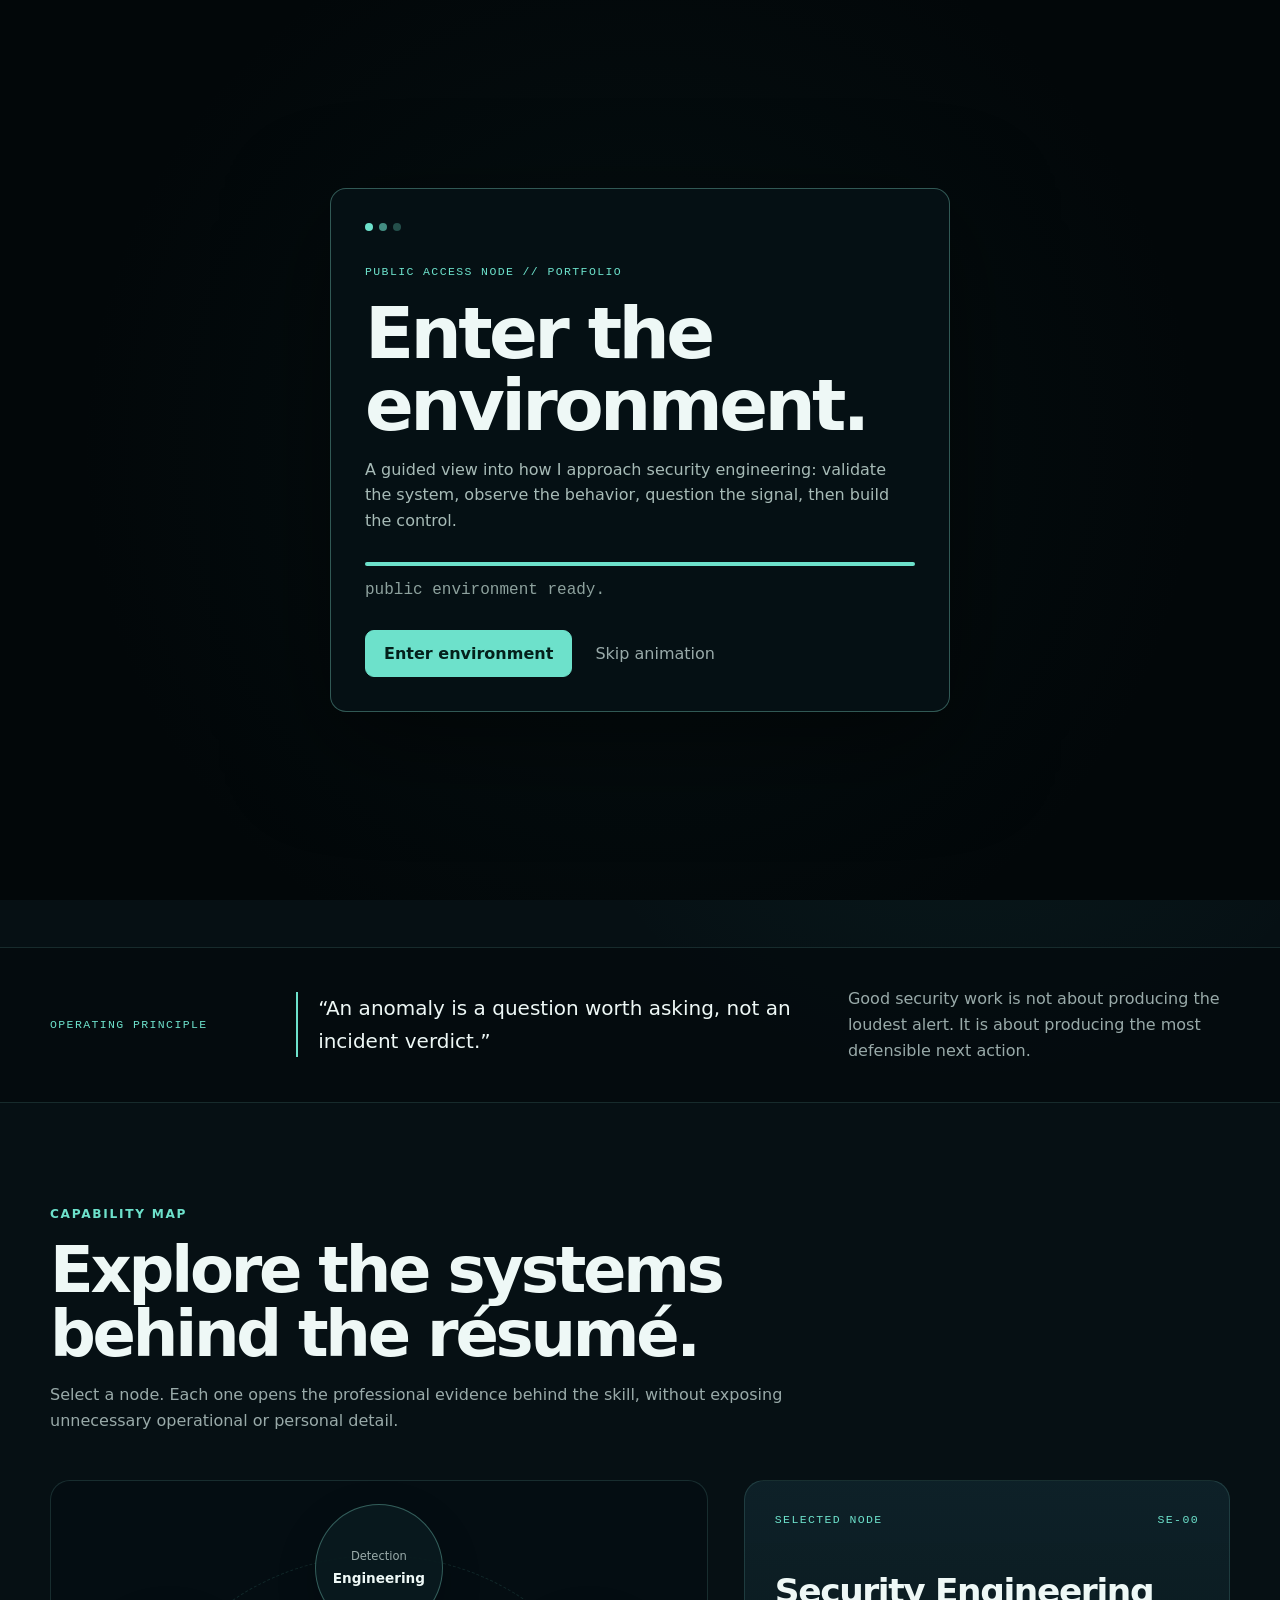
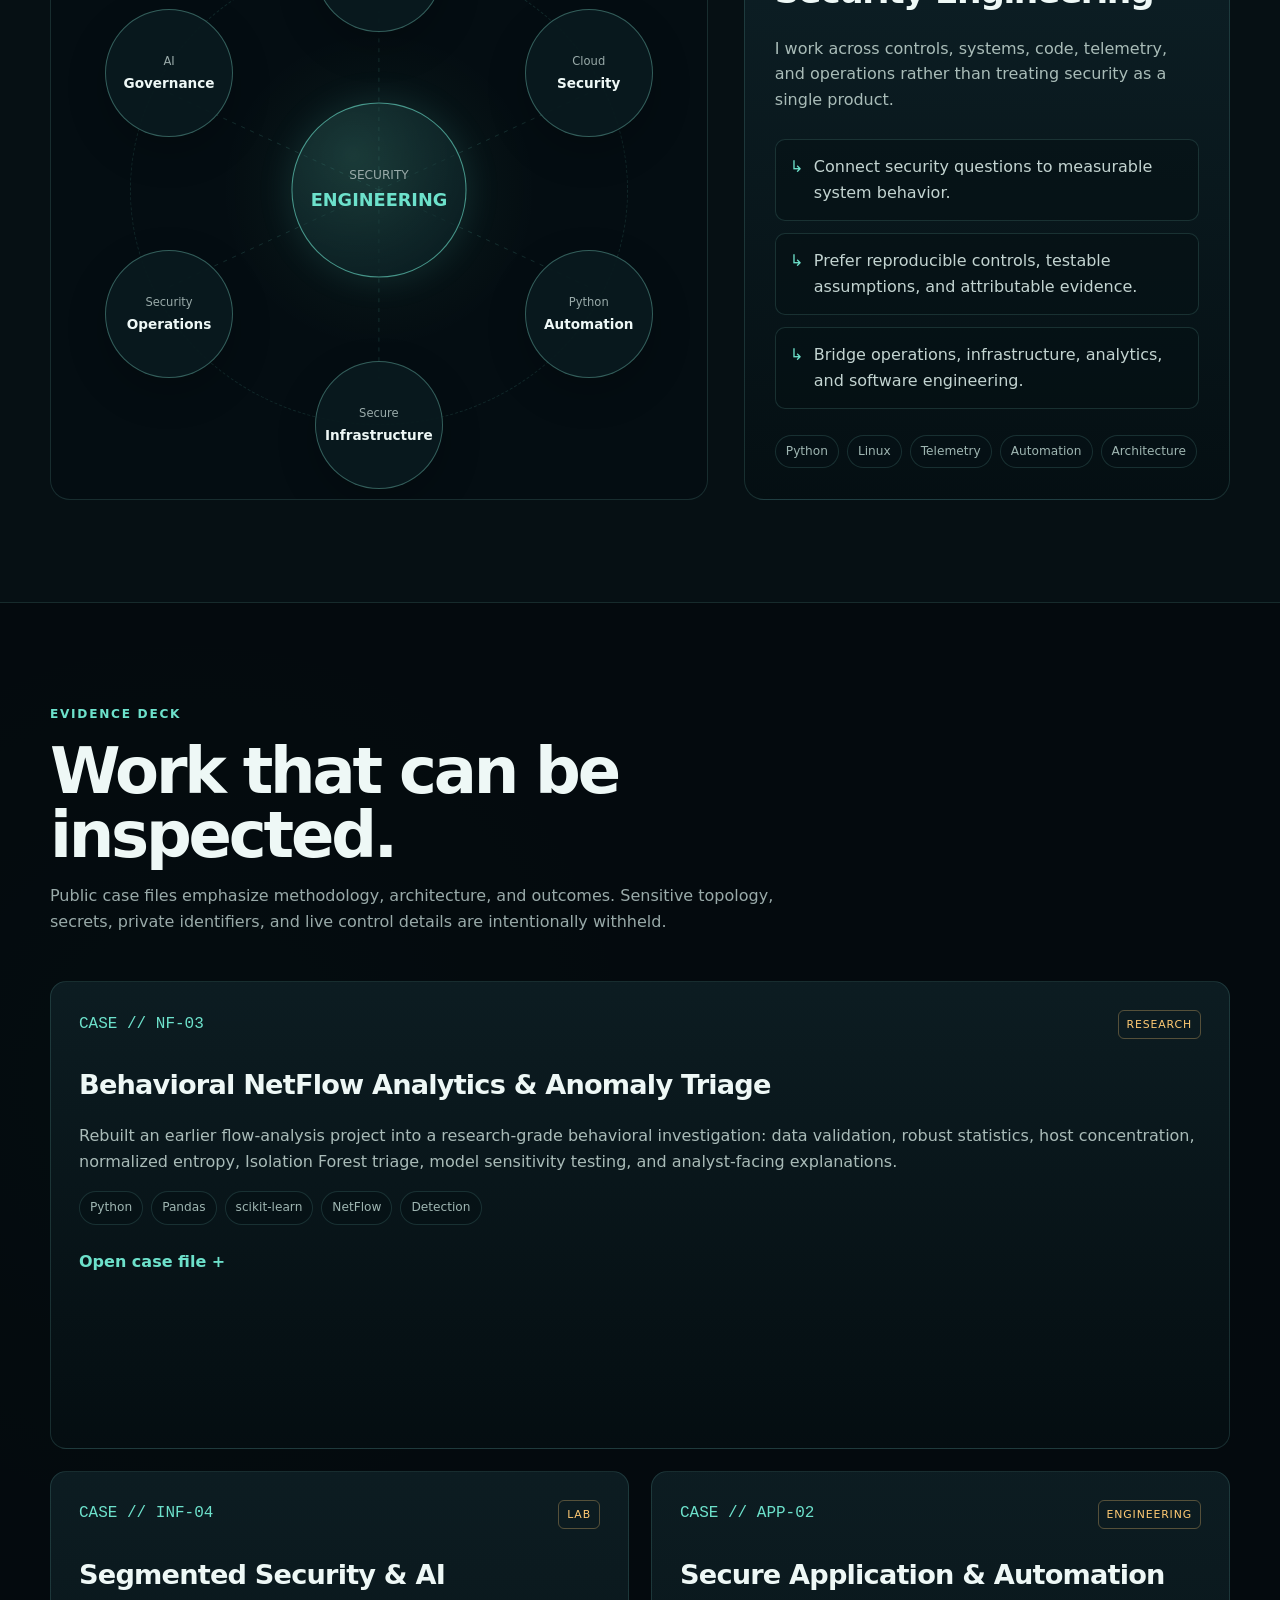
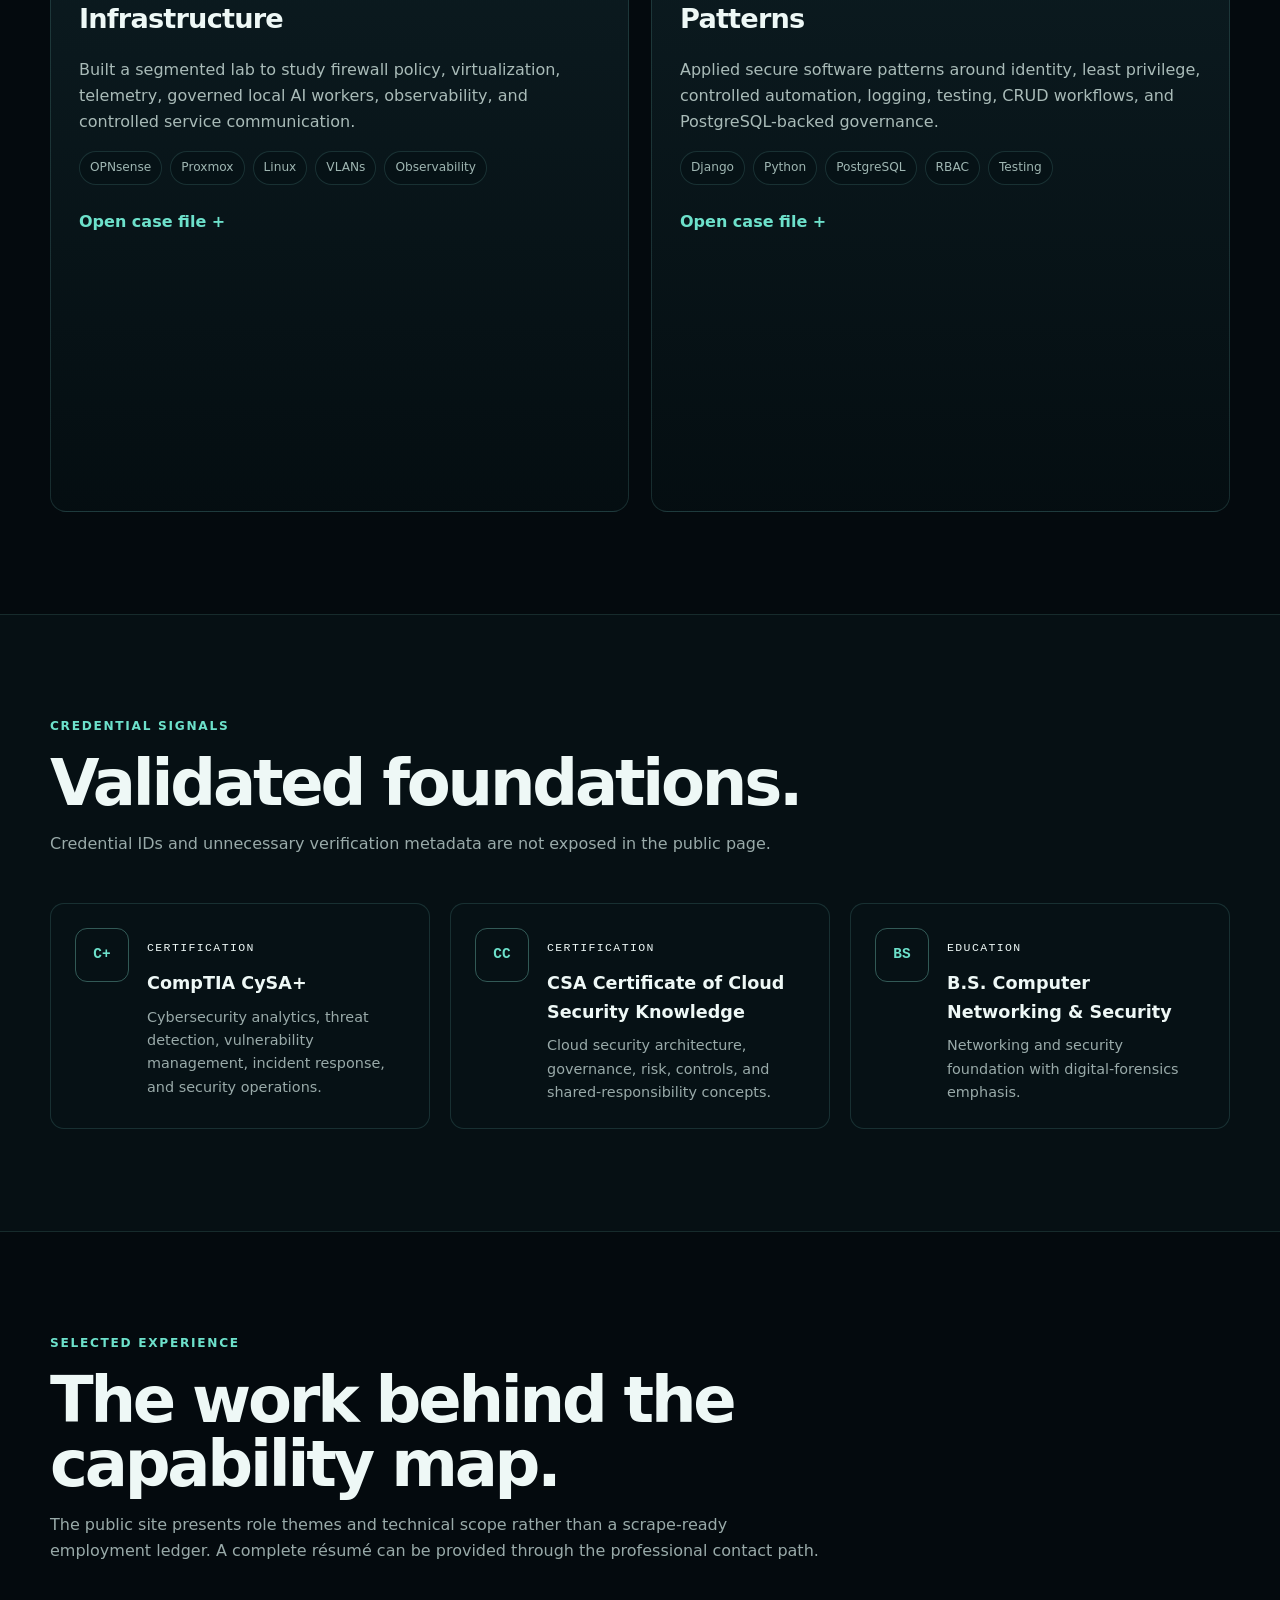
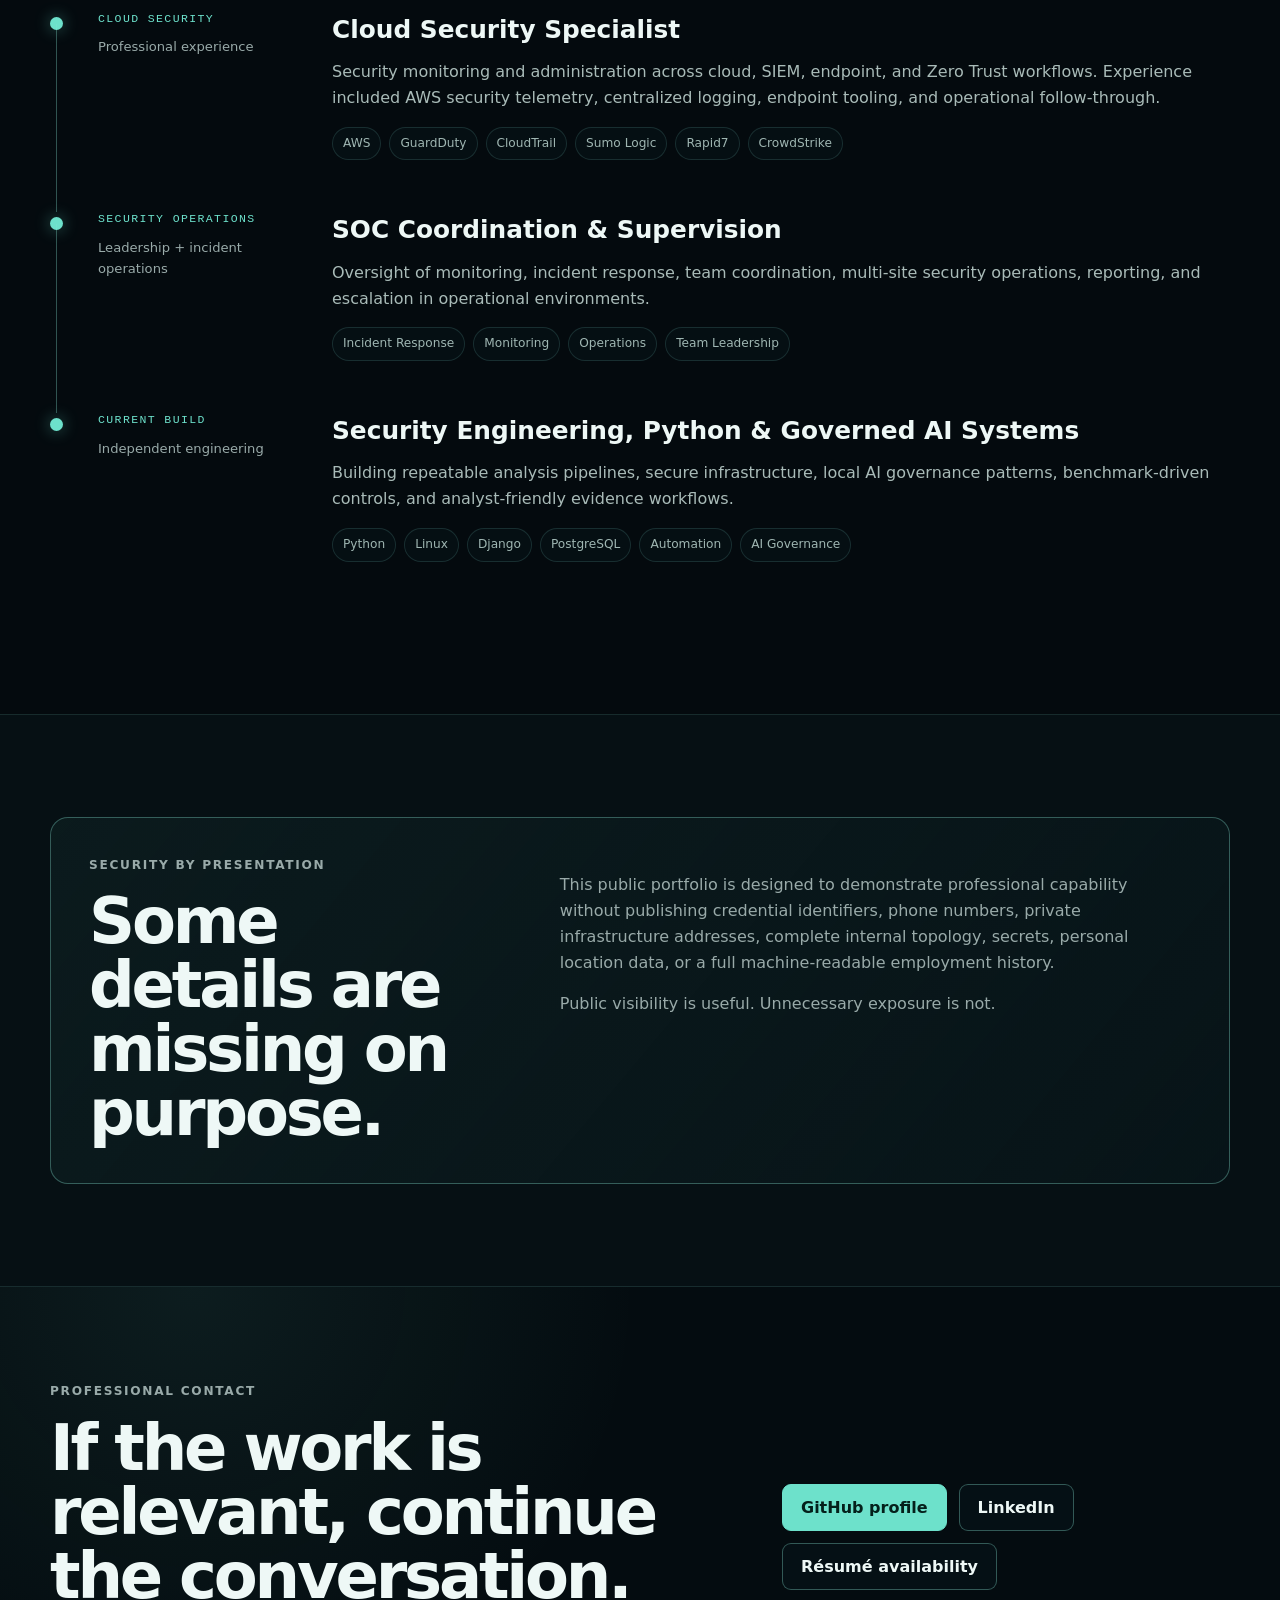
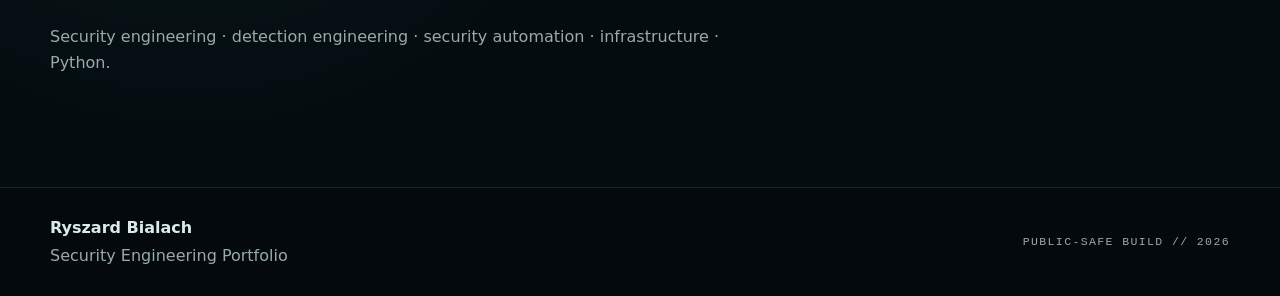
==== commit 28e08cdd: "Update LinkedIn link in contact actions" ====
--- a/index.html
+++ b/index.html
@@ -451,7 +451,7 @@
           <a class="btn primary" href="https://github.com/rbcommoncents" target="_blank" rel="noopener noreferrer">
             GitHub profile
           </a>
-          <a id="linkedin-link" class="btn ghost" href="#" target="_blank" rel="noopener noreferrer" hidden>
+          <a id="linkedin-link" class="btn ghost" href="https://linkedin.com/li/cyberforensync" target="_blank" rel="noopener noreferrer" hidden>
             LinkedIn
           </a>
           <button id="resume-request" class="btn ghost" type="button">Résumé availability</button>
--- a/styles.css
+++ b/styles.css
@@ -951,3 +951,22 @@
 
   #network-bg { display: none; }
 }
+
+
+/* =========================================================
+   v2.1 reliability patch
+   Critical interactive content must never depend on a
+   scroll animation to be visible.
+   ========================================================= */
+
+.mind-layout .mindmap,
+.mind-layout .evidence-panel {
+  opacity: 1 !important;
+  transform: none !important;
+}
+
+/* If reveal scripting is delayed or blocked, content remains usable. */
+.reveal.reveal-fallback {
+  opacity: 1 !important;
+  transform: none !important;
+}
